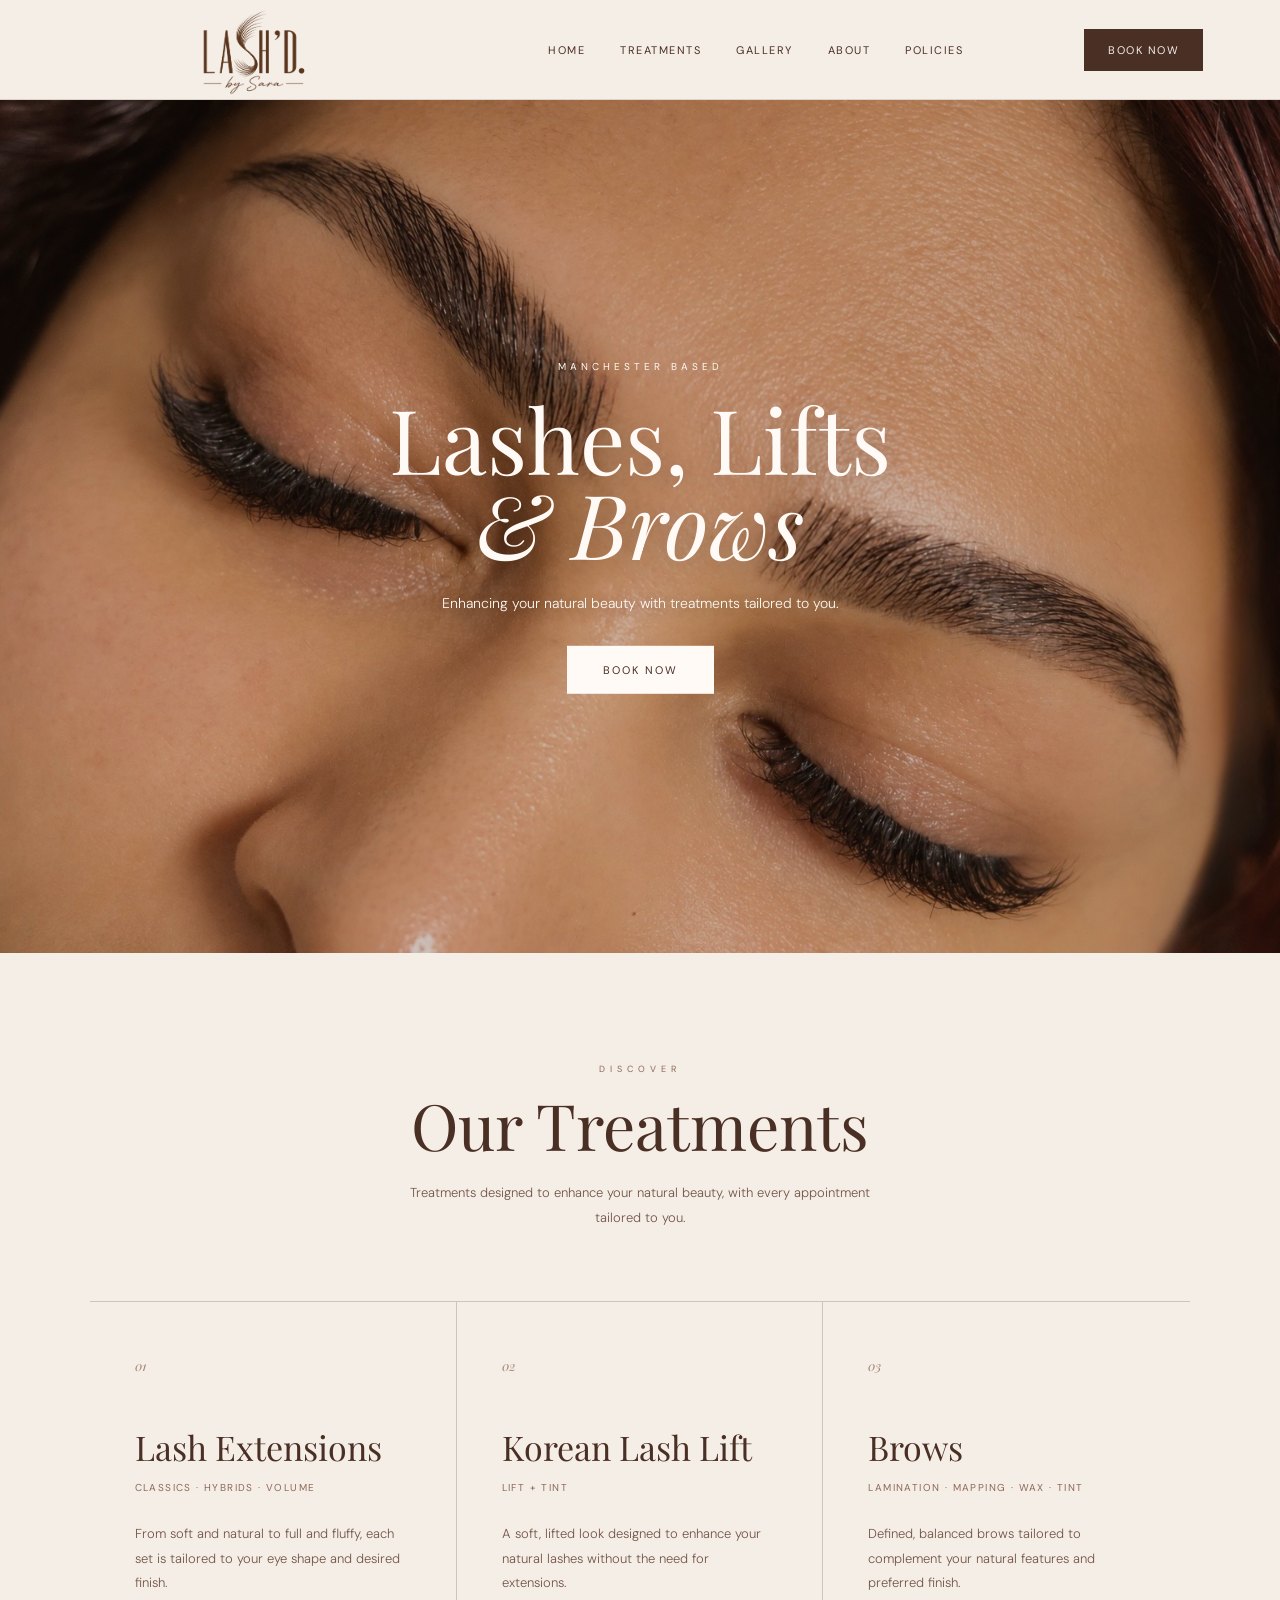
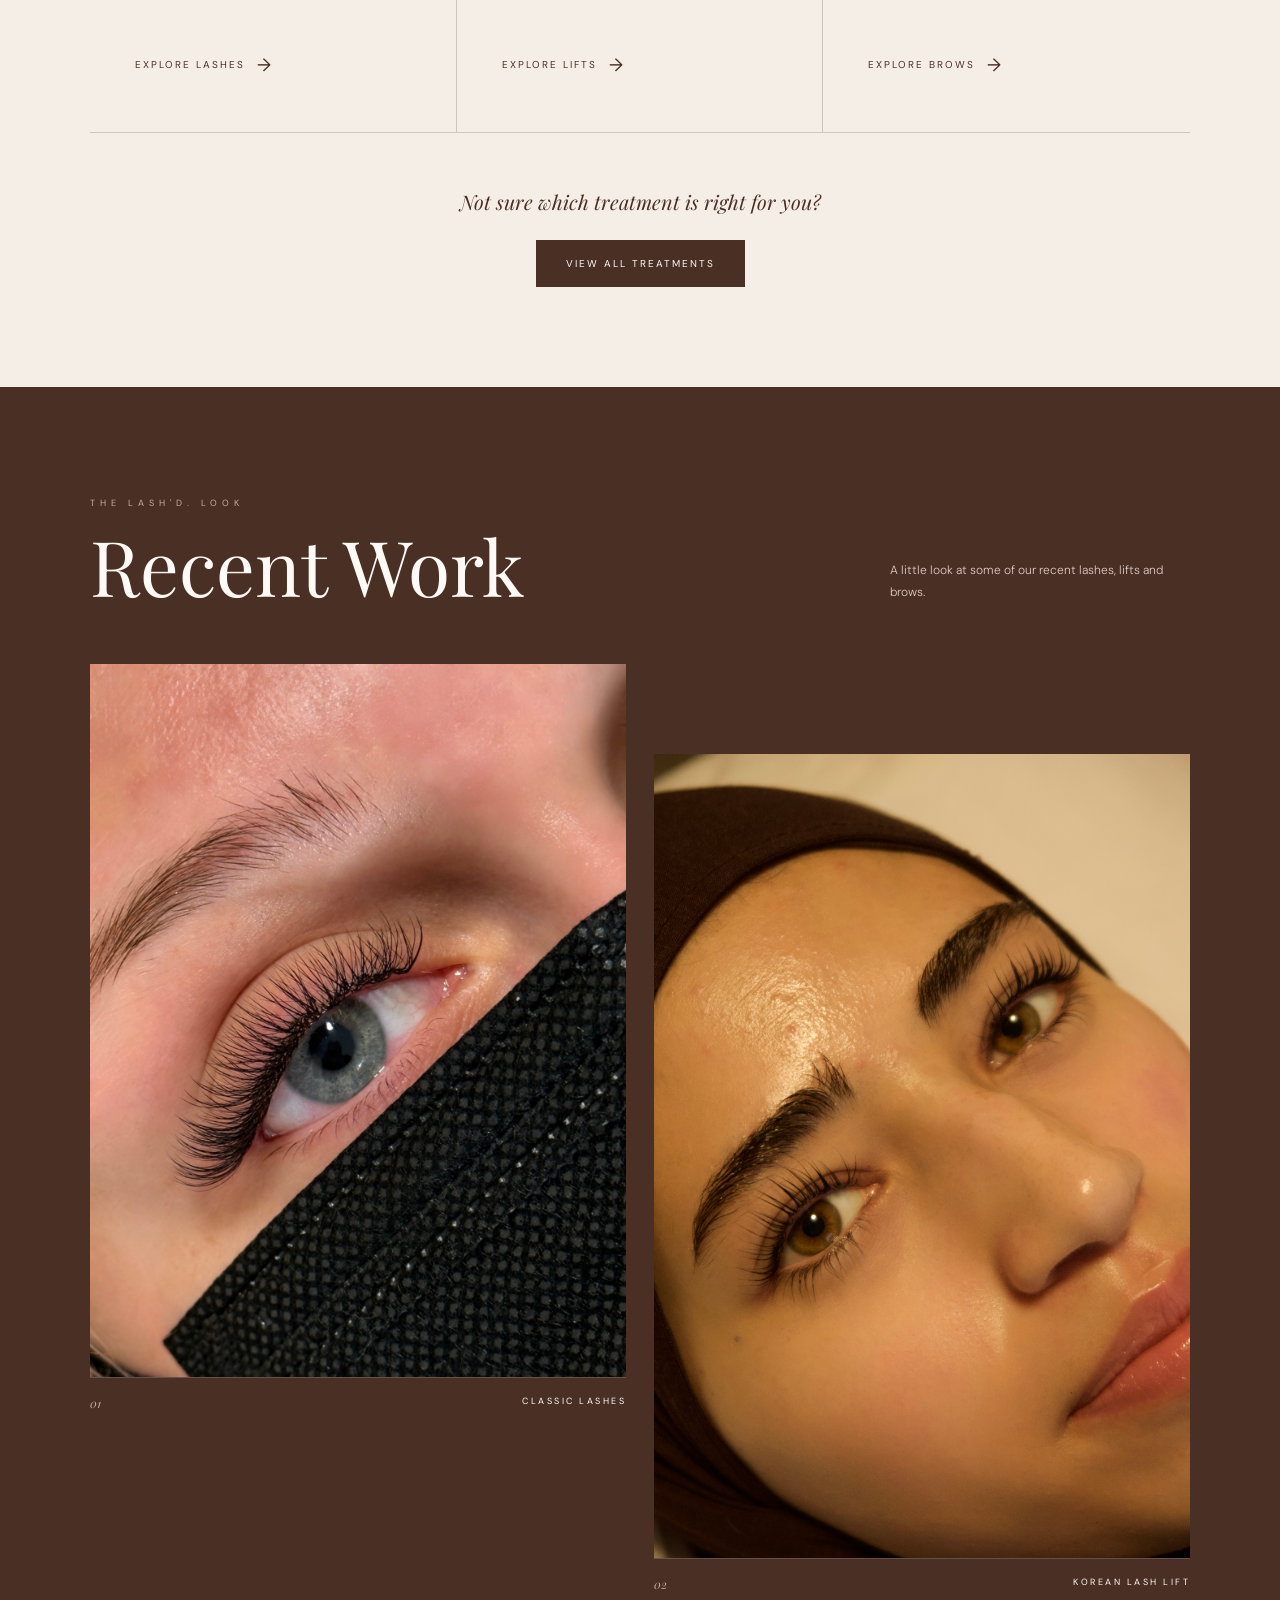
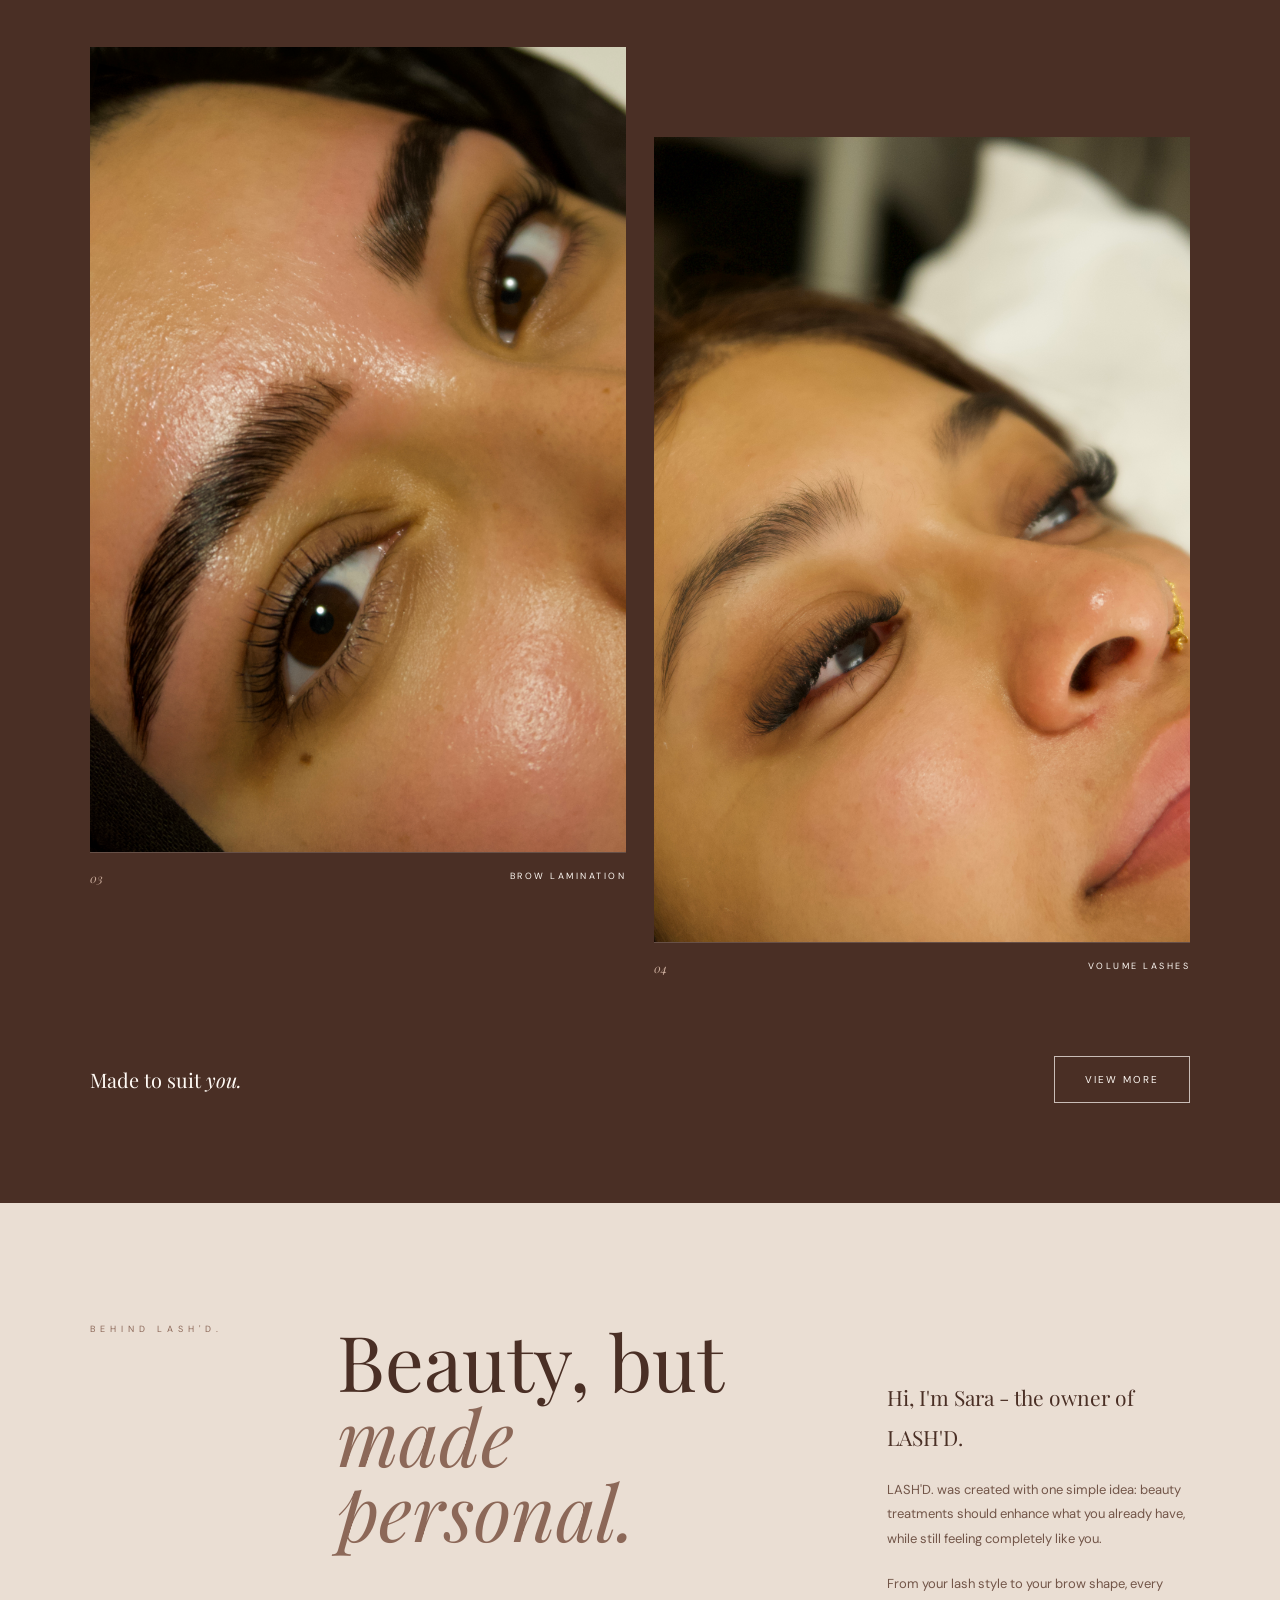
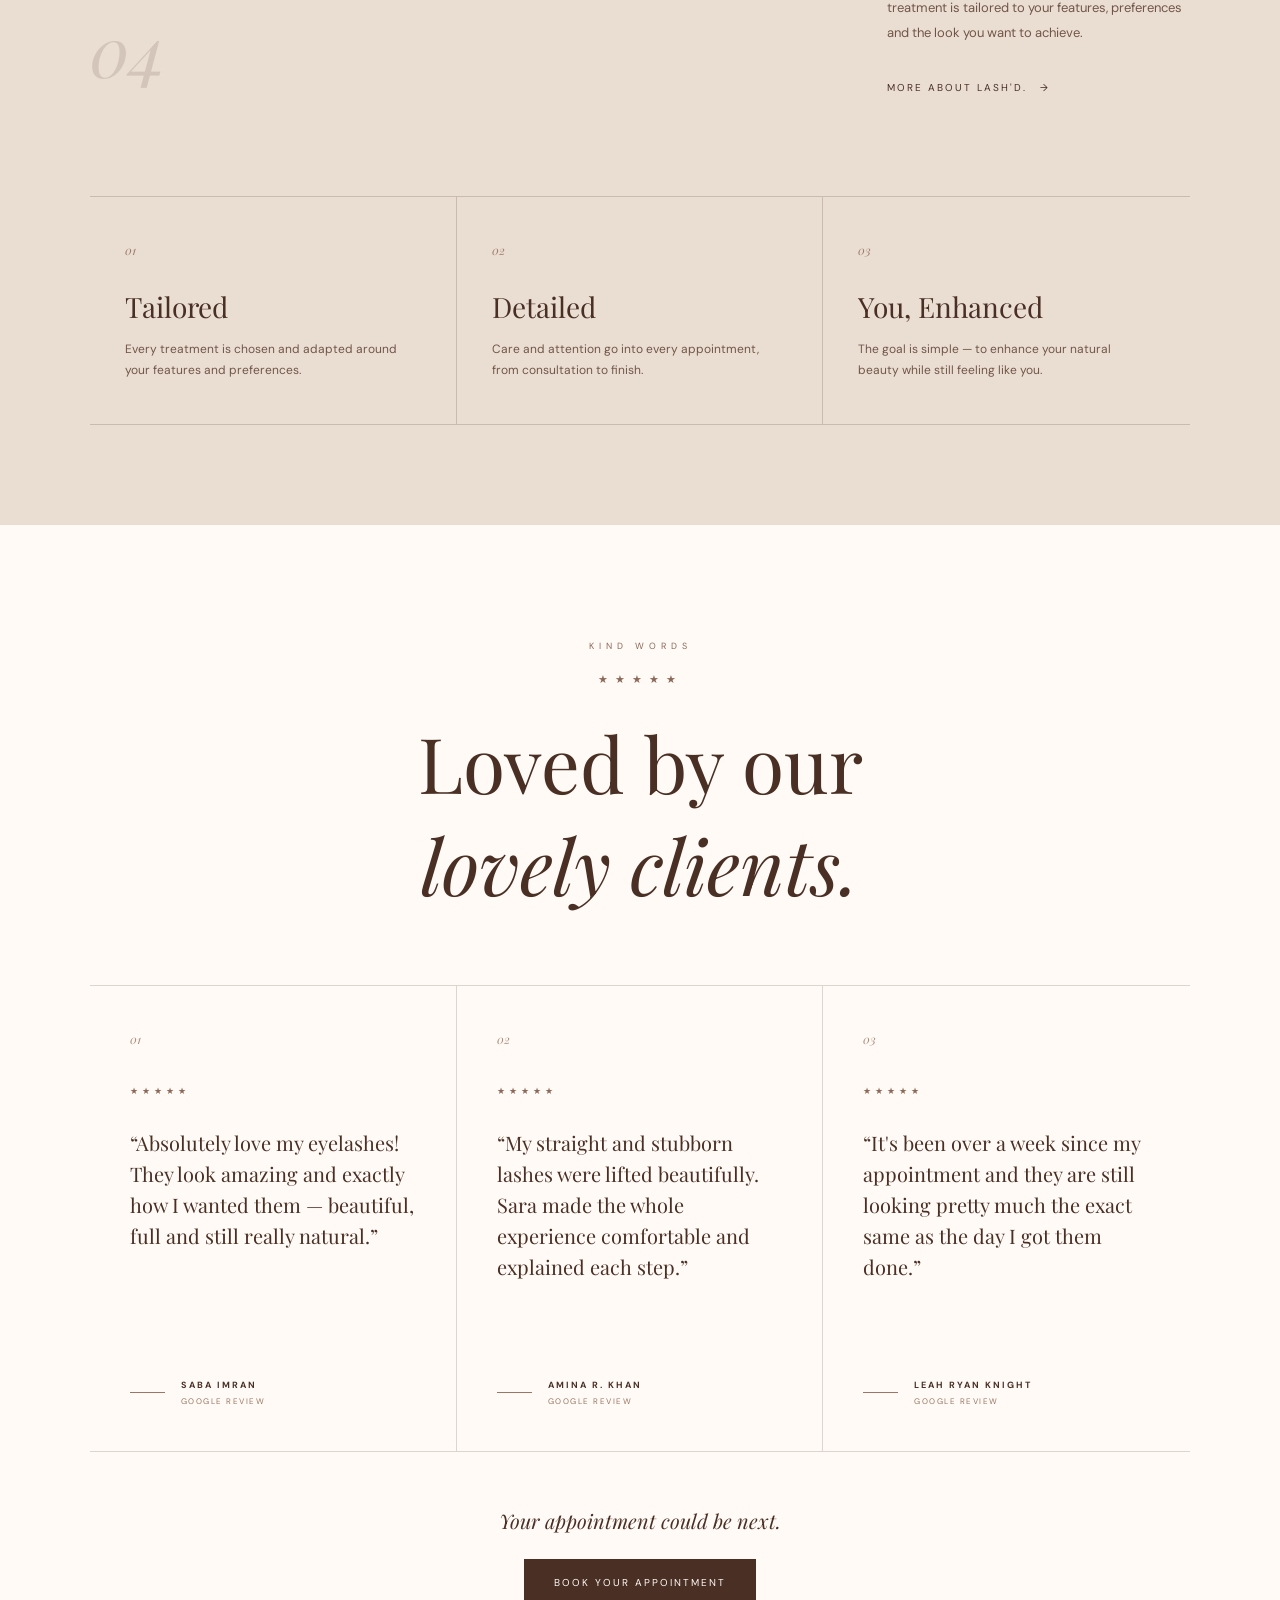
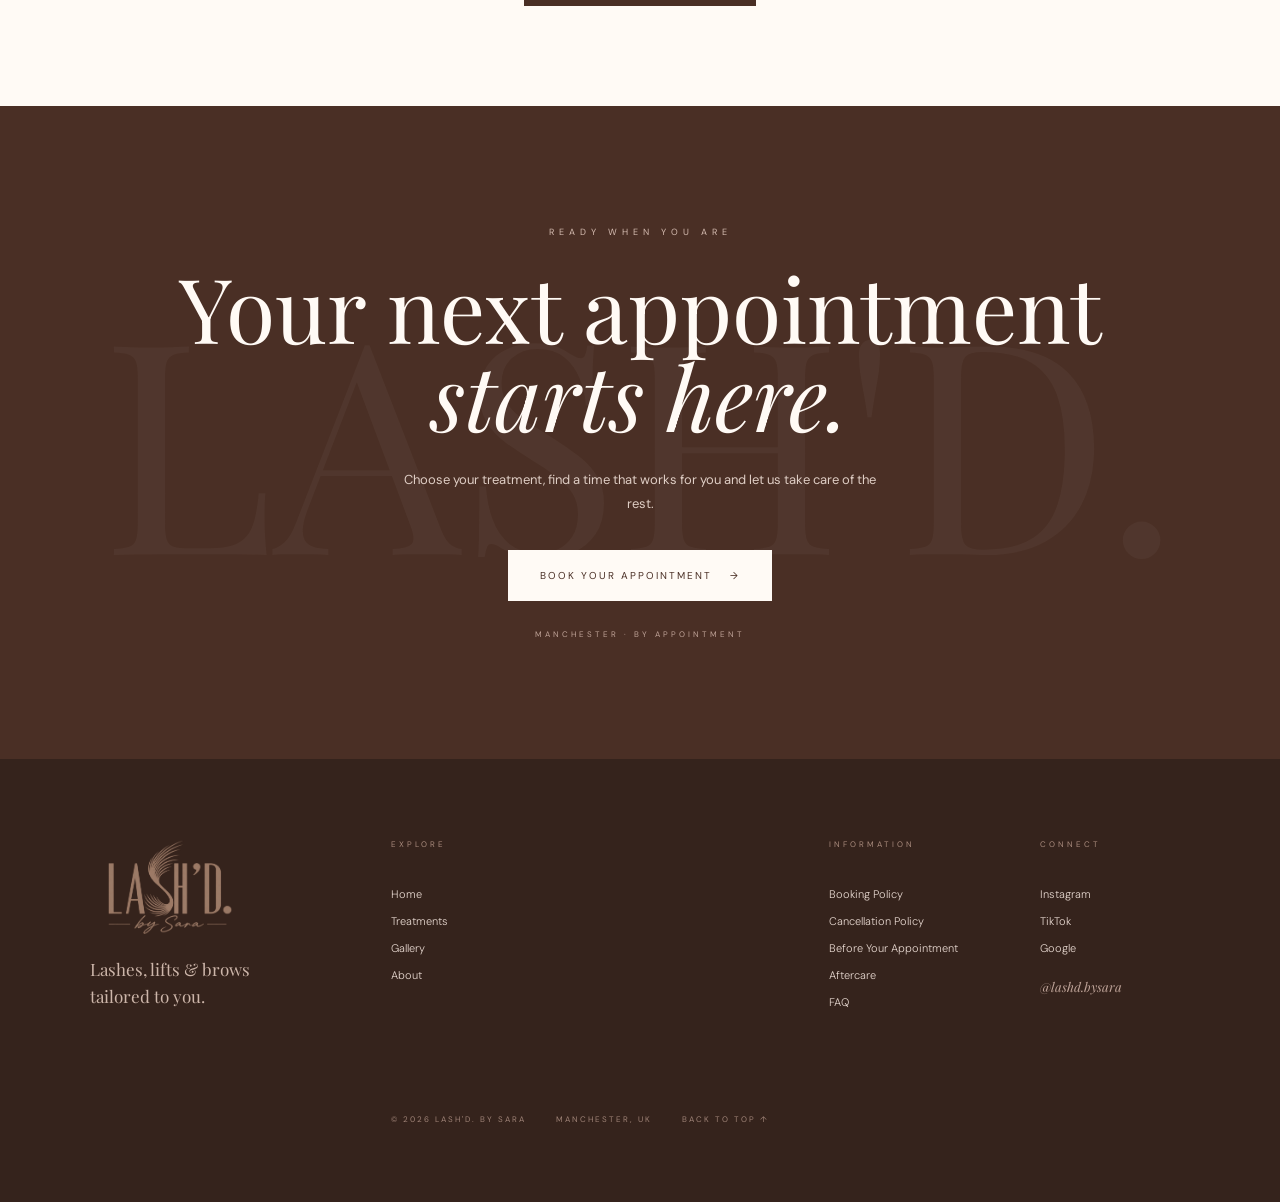
==== index.html @ 822a0562 "Add files via upload" ====
<!DOCTYPE html>
<html lang="en">

<head>
    <meta charset="UTF-8">
    <meta name="viewport" content="width=device-width, initial-scale=1.0">

    <title>LASH'D. by Sara | Lashes, Lifts & Brows Manchester</title>

    <link rel="preconnect" href="https://fonts.googleapis.com">
    <link rel="preconnect" href="https://fonts.gstatic.com" crossorigin>

    <link
        href="https://fonts.googleapis.com/css2?family=DM+Sans:wght@300;400;500&family=Playfair+Display:ital,wght@0,400;0,500;1,400&display=swap"
        rel="stylesheet">

    <link rel="stylesheet" href="style.css">
</head>

<body>

    <!-- HEADER -->

    <header>

        <a href="index.html" class="logo logo-link">
    <img src="lashd-logo.png" alt="LASH'D. by Sara" class="header-logo">
</a>

        <nav>
            <a href="index.html">HOME</a>
            <a href="treatments.html">TREATMENTS</a>
            <a href="#gallery">GALLERY</a>
            <a href="#about">ABOUT</a>
            <a href="policies.html">POLICIES</a>
        </nav>

        <a href="booking.html" class="nav-book">
            BOOK NOW
        </a>

    </header>


    <!-- HERO -->

    <section class="hero">

        <img
            src="lashd-hero.jpg"
            alt="LASH'D. lash extensions"
            class="hero-image"
        >

        <div class="hero-overlay"></div>

        <div class="hero-content">

            <p class="location">
                MANCHESTER BASED
            </p>

            <h2>
                Lashes, Lifts<br>
                <em>& Brows</em>
            </h2>

            <p class="intro">
                Enhancing your natural beauty with treatments
                tailored to you.
            </p>

            <a href="#booking" class="book-button">
                BOOK NOW
            </a>

        </div>

    </section>


    <!-- TREATMENTS -->

    <section class="treatments" id="treatments">

        <div class="section-heading">

            <p class="eyebrow">
                DISCOVER
            </p>

            <h2>
                Our Treatments
            </h2>

            <p class="section-intro">
                Treatments designed to enhance your natural beauty,
                with every appointment tailored to you.
            </p>

        </div>


        <div class="treatment-grid">


            <!-- LASH EXTENSIONS -->

            <article class="treatment-card">

                <span class="card-number">
                    01
                </span>

                <h3>
                    Lash Extensions
                </h3>

                <p class="treatment-types">
                    Classics · Hybrids · Volume
                </p>

                <p class="treatment-description">
                    From soft and natural to full and fluffy,
                    each set is tailored to your eye shape and
                    desired finish.
                </p>

                <a
                    href="treatments.html#lashes"
                    class="treatment-link"
                >
                    EXPLORE LASHES
                    <span>→</span>
                </a>

            </article>


            <!-- KOREAN LASH LIFT -->

            <article class="treatment-card">

                <span class="card-number">
                    02
                </span>

                <h3>
                    Korean Lash Lift
                </h3>

                <p class="treatment-types">
                    Lift + Tint
                </p>

                <p class="treatment-description">
                    A soft, lifted look designed to enhance
                    your natural lashes without the need
                    for extensions.
                </p>

                <a
                    href="treatments.html#lifts"
                    class="treatment-link"
                >
                    EXPLORE LIFTS
                    <span>→</span>
                </a>

            </article>


            <!-- BROWS -->

            <article class="treatment-card">

                <span class="card-number">
                    03
                </span>

                <h3>
                    Brows
                </h3>

                <p class="treatment-types">
                    Lamination · Mapping · Wax · Tint
                </p>

                <p class="treatment-description">
                    Defined, balanced brows tailored to
                    complement your natural features and
                    preferred finish.
                </p>

                <a
                    href="treatments.html#brows"
                    class="treatment-link"
                >
                    EXPLORE BROWS
                    <span>→</span>
                </a>

            </article>

        </div>


        <div class="treatments-book">

            <p>
                Not sure which treatment is right for you?
            </p>

            <a href="treatments.html" class="brown-button">
                VIEW ALL TREATMENTS
            </a>

        </div>

    </section>


    <!-- GALLERY -->

    <section class="gallery" id="gallery">

        <div class="gallery-heading">

            <div>

                <p class="eyebrow">
                    THE LASH'D. LOOK
                </p>

                <h2>
                    Recent Work
                </h2>

            </div>

            <p class="gallery-intro">
                A little look at some of our recent
                lashes, lifts and brows.
            </p>

        </div>


        <div class="gallery-grid">


            <!-- CLASSICS -->

            <article class="gallery-piece">

                <div class="gallery-image-wrap">

                    <img
                        src="gallery-classics.jpg"
                        alt="Classic lash extensions by LASH'D."
                        class="gallery-photo"
                    >

                </div>

                <div class="gallery-label">

                    <span>01</span>

                    <p>
                        CLASSIC LASHES
                    </p>

                </div>

            </article>


            <!-- LASH LIFT -->

            <article class="gallery-piece">

                <div class="gallery-image-wrap">

                    <img
                        src="gallery-lash-lift.jpg"
                        alt="Korean lash lift by LASH'D."
                        class="gallery-photo"
                    >

                </div>

                <div class="gallery-label">

                    <span>02</span>

                    <p>
                        KOREAN LASH LIFT
                    </p>

                </div>

            </article>


            <!-- BROWS -->

            <article class="gallery-piece">

                <div class="gallery-image-wrap">

                    <img
                        src="gallery-brows.jpg"
                        alt="Brow lamination by LASH'D."
                        class="gallery-photo"
                    >

                </div>

                <div class="gallery-label">

                    <span>03</span>

                    <p>
                        BROW LAMINATION
                    </p>

                </div>

            </article>


            <!-- VOLUME -->

            <article class="gallery-piece">

                <div class="gallery-image-wrap">

                    <img
                        src="gallery-volume.jpg"
                        alt="Volume lash extensions by LASH'D."
                        class="gallery-photo"
                    >

                </div>

                <div class="gallery-label">

                    <span>04</span>

                    <p>
                        VOLUME LASHES
                    </p>

                </div>

            </article>

        </div>


        <div class="gallery-bottom">

            <p>
                Made to suit <em>you.</em>
            </p>

            <a href="#gallery" class="outline-button">
                VIEW MORE
            </a>

        </div>

    </section>


    <!-- ABOUT -->

    <section class="about" id="about">

        <div class="about-inner">


            <div class="about-left">

                <p class="eyebrow">
                    BEHIND LASH'D.
                </p>

                <span class="about-number">
                    04
                </span>

            </div>


            <div class="about-main">

                <h2>
                    Beauty, but<br>
                    <em>made personal.</em>
                </h2>

            </div>


            <div class="about-copy">

                <p class="about-introduction">
                    Hi, I'm Sara - the owner of LASH'D.
                </p>

                <p>
                    LASH'D. was created with one simple idea:
                    beauty treatments should enhance what you
                    already have, while still feeling completely
                    like you.
                </p>

                <p>
                    From your lash style to your brow shape,
                    every treatment is tailored to your features,
                    preferences and the look you want to achieve.
                </p>

                <a href="#about" class="about-link">
                    MORE ABOUT LASH'D.
                    <span>→</span>
                </a>

            </div>

        </div>


        <div class="about-values">


            <div class="value">

                <span>01</span>

                <h3>
                    Tailored
                </h3>

                <p>
                    Every treatment is chosen and adapted
                    around your features and preferences.
                </p>

            </div>


            <div class="value">

                <span>02</span>

                <h3>
                    Detailed
                </h3>

                <p>
                    Care and attention go into every
                    appointment, from consultation to finish.
                </p>

            </div>


            <div class="value">

                <span>03</span>

                <h3>
                    You, Enhanced
                </h3>

                <p>
                    The goal is simple — to enhance your
                    natural beauty while still feeling like you.
                </p>

            </div>

        </div>

    </section>


    <!-- REVIEWS -->

    <section class="reviews">

        <div class="reviews-top">

            <p class="reviews-label">
                KIND WORDS
            </p>

            <div class="review-stars">
                ★★★★★
            </div>

            <h2>
                Loved by our<br>
                <em>lovely clients.</em>
            </h2>

        </div>


        <div class="reviews-grid">


            <!-- REVIEW 1 -->

            <article class="review-card">

                <span class="review-number">
                    01
                </span>

                <div class="small-stars">
                    ★★★★★
                </div>

                <p class="review-text">
                    “Absolutely love my eyelashes! They look
                    amazing and exactly how I wanted them —
                    beautiful, full and still really natural.”
                </p>

                <div class="review-client">

                    <span class="client-line"></span>

                    <div>

                        <h3>
                            SABA IMRAN
                        </h3>

                        <p>
                            GOOGLE REVIEW
                        </p>

                    </div>

                </div>

            </article>


            <!-- REVIEW 2 -->

            <article class="review-card">

                <span class="review-number">
                    02
                </span>

                <div class="small-stars">
                    ★★★★★
                </div>

                <p class="review-text">
                    “My straight and stubborn lashes were
                    lifted beautifully. Sara made the whole
                    experience comfortable and explained
                    each step.”
                </p>

                <div class="review-client">

                    <span class="client-line"></span>

                    <div>

                        <h3>
                            AMINA R. KHAN
                        </h3>

                        <p>
                            GOOGLE REVIEW
                        </p>

                    </div>

                </div>

            </article>


            <!-- REVIEW 3 -->

            <article class="review-card">

                <span class="review-number">
                    03
                </span>

                <div class="small-stars">
                    ★★★★★
                </div>

                <p class="review-text">
                    “It's been over a week since my appointment
                    and they are still looking pretty much the
                    exact same as the day I got them done.”
                </p>

                <div class="review-client">

                    <span class="client-line"></span>

                    <div>

                        <h3>
                            LEAH RYAN KNIGHT
                        </h3>

                        <p>
                            GOOGLE REVIEW
                        </p>

                    </div>

                </div>

            </article>

        </div>


        <div class="reviews-bottom">

            <p>
                Your appointment could be next.
            </p>

            <a href="#booking" class="brown-button">
                BOOK YOUR APPOINTMENT
            </a>

        </div>

    </section>


    <!-- BOOKING CTA -->

    <section class="final-booking" id="booking">

        <div class="booking-decoration">
            LASH'D.
        </div>

        <div class="booking-content">

            <p class="booking-small">
                READY WHEN YOU ARE
            </p>

            <h2>
                Your next appointment<br>
                <em>starts here.</em>
            </h2>

            <p class="booking-text">
                Choose your treatment, find a time that works
                for you and let us take care of the rest.
            </p>

            <a href="booking.html" class="booking-main-button">
                BOOK YOUR APPOINTMENT
                <span>→</span>
            </a>

            <p class="booking-location">
                MANCHESTER · BY APPOINTMENT
            </p>

        </div>

    </section>


    <!-- FOOTER -->

    <footer id="footer">

        <div class="footer-top">


            <div class="footer-brand">

    <img src="lashd-logo-light.png" alt="LASH'D. by Sara" class="footer-logo">

    <p>
        Lashes, lifts & brows<br>
        tailored to you.
    </p>

</div>


            <div class="footer-column">

                <p class="footer-title">
                    EXPLORE
                </p>

                <a href="index.html">
                    Home
                </a>

                <a href="treatments.html">
                    Treatments
                </a>

                <a href="#gallery">
                    Gallery
                </a>

                <a href="#about">
                    About
                </a>

            </div>


            <div class="footer-column">

                <p class="footer-title">
                    INFORMATION
                </p>

                <a href="policies.html#booking-policy">
                    Booking Policy
                </a>

                <a href="policies.html#booking-policy">
                    Cancellation Policy
                </a>

                <a href="policies.html#before-appointment">
                    Before Your Appointment
                </a>

                <a href="policies.html#aftercare">
                    Aftercare
                </a>

                <a href="policies.html#faq">
                    FAQ
                </a>

            </div>


            <div class="footer-column">

    <div class="footer-column">

    <p class="footer-title">
        CONNECT
    </p>

    <a href="https://www.instagram.com/lashd.bysara/"
       target="_blank"
       rel="noopener noreferrer">
        Instagram
    </a>

    <a href="https://www.tiktok.com/@lashd.bysara?is_from_webapp=1&amp;sender_device=pc"
       target="_blank"
       rel="noopener noreferrer">
        TikTok
    </a>

    <a href="https://share.google/d5uDZunPc7JeOB6fl"
       target="_blank"
       rel="noopener noreferrer">
        Google
    </a>

    <p class="footer-handle">
        @lashd.bysara
    </p>

</div>

        </div>


        <div class="footer-line"></div>


        <div class="footer-bottom">

            <p>
                © 2026 LASH'D. BY SARA
            </p>

            <p>
                MANCHESTER, UK
            </p>

            <a href="#">
                BACK TO TOP ↑
            </a>

        </div>

    </footer>

</body>

</html>
---- style.css ----
/* =========================================================
   LASH'D. BY SARA — COMPLETE WEBSITE STYLESHEET
========================================================= */

* {
    margin: 0;
    padding: 0;
    box-sizing: border-box;
}

html {
    scroll-behavior: smooth;
}

body {
    background: #f5eee6;
    color: #4a2f25;
    font-family: "DM Sans", sans-serif;
}

a {
    -webkit-tap-highlight-color: transparent;
}

.logo-link {
    color: #4a2f25;
    text-decoration: none;
}


/* =========================================================
   HEADER
========================================================= */

header {
    height: 100px;
    padding: 0 6%;
    display: flex;
    align-items: center;
    justify-content: space-between;
    background: #f5eee6;
    border-bottom: 1px solid rgba(74, 47, 37, 0.15);
    position: relative;
    z-index: 10;
}

.logo {
    text-align: center;
}

.logo h1 {
    font-family: "Playfair Display", serif;
    font-size: 30px;
    font-weight: 500;
    letter-spacing: 2px;
}

.logo span {
    display: block;
    font-size: 9px;
    letter-spacing: 4px;
}

nav {
    display: flex;
    gap: 35px;
}

nav a {
    color: #4a2f25;
    text-decoration: none;
    font-size: 11px;
    letter-spacing: 1.5px;
    transition: opacity 0.3s ease;
}

nav a:hover {
    opacity: 0.5;
}

.nav-book {
    background: #4a2f25;
    color: #f5eee6;
    text-decoration: none;
    padding: 14px 24px;
    font-size: 11px;
    letter-spacing: 1.5px;
    transition: 0.3s ease;
}

.nav-book:hover {
    opacity: 0.8;
}


/* =========================================================
   HOMEPAGE HERO
   DO NOT CHANGE — WORKING HERO
========================================================= */

.hero {
    position: relative;
    width: 100%;
    overflow: hidden;
    display: flex;
    align-items: center;
    justify-content: center;
    text-align: center;
}

.hero-image {
    width: 100%;
    height: auto;
    display: block;
    object-fit: contain;
}

.hero-overlay {
    position: absolute;
    inset: 0;
    background: rgba(47, 29, 22, 0.25);
    z-index: 1;
    pointer-events: none;
}

.hero-content {
    position: absolute;
    top: 50%;
    left: 50%;
    transform: translate(-50%, -50%);
    z-index: 2;
    width: 90%;
    max-width: 850px;
    color: #fffaf5;
    text-align: center;
}

.location {
    font-size: 10px;
    letter-spacing: 4px;
    margin-bottom: 22px;
}

.hero h2 {
    font-family: "Playfair Display", serif;
    font-size: clamp(55px, 7vw, 95px);
    line-height: 0.95;
    font-weight: 400;
    margin-bottom: 26px;
    text-shadow: 0 3px 25px rgba(0, 0, 0, 0.18);
}

.hero h2 em {
    font-weight: 400;
}

.intro {
    max-width: 440px;
    margin: 0 auto 30px;
    font-size: 14px;
    font-weight: 300;
    line-height: 1.8;
    text-shadow: 0 2px 15px rgba(0, 0, 0, 0.25);
}

.book-button {
    display: inline-block;
    background: #fffaf5;
    color: #4a2f25;
    text-decoration: none;
    padding: 17px 36px;
    font-size: 11px;
    letter-spacing: 2px;
    transition: all 0.3s ease;
}

.book-button:hover {
    background: #4a2f25;
    color: #fffaf5;
    transform: translateY(-3px);
}


/* =========================================================
   GENERAL
========================================================= */

.eyebrow {
    font-size: 9px;
    letter-spacing: 5px;
    margin-bottom: 18px;
    color: #8c6858;
}

.brown-button {
    display: inline-block;
    background: #4a2f25;
    color: #fffaf5;
    text-decoration: none;
    padding: 17px 30px;
    font-size: 10px;
    letter-spacing: 2px;
    transition: all 0.3s ease;
}

.brown-button:hover {
    opacity: 0.85;
    transform: translateY(-2px);
}

.light-button {
    display: inline-flex;
    align-items: center;
    gap: 18px;
    background: #fffaf5;
    color: #4a2f25;
    text-decoration: none;
    padding: 19px 32px;
    font-size: 10px;
    letter-spacing: 2px;
    transition: all 0.3s ease;
}

.light-button:hover {
    background: #eaded3;
    transform: translateY(-2px);
}


/* =========================================================
   HOMEPAGE — TREATMENTS
========================================================= */

.treatments {
    background: #f5eee6;
    padding: 110px 7% 100px;
    color: #4a2f25;
}

.section-heading {
    text-align: center;
    max-width: 650px;
    margin: 0 auto 70px;
}

.section-heading h2 {
    font-family: "Playfair Display", serif;
    font-size: clamp(45px, 5vw, 68px);
    font-weight: 400;
    line-height: 1;
    margin-bottom: 24px;
}

.section-intro {
    max-width: 500px;
    margin: 0 auto;
    font-size: 13px;
    font-weight: 300;
    line-height: 1.9;
    color: #725548;
}

.treatment-grid {
    max-width: 1250px;
    margin: 0 auto;
    display: grid;
    grid-template-columns: repeat(3, 1fr);
    border-top: 1px solid rgba(74, 47, 37, 0.22);
    border-bottom: 1px solid rgba(74, 47, 37, 0.22);
}

.treatment-card {
    min-height: 430px;
    padding: 55px 45px;
    display: flex;
    flex-direction: column;
    align-items: flex-start;
    border-right: 1px solid rgba(74, 47, 37, 0.22);
    transition: background 0.4s ease, color 0.4s ease;
}

.treatment-card:last-child {
    border-right: none;
}

.card-number {
    font-family: "Playfair Display", serif;
    font-size: 13px;
    font-style: italic;
    color: #a18172;
    margin-bottom: 55px;
}

.treatment-card h3 {
    font-family: "Playfair Display", serif;
    font-size: 34px;
    font-weight: 400;
    line-height: 1.1;
    margin-bottom: 15px;
}

.treatment-types {
    font-size: 10px;
    letter-spacing: 1.4px;
    text-transform: uppercase;
    color: #8c6858;
    margin-bottom: 28px;
}

.treatment-description {
    font-size: 13px;
    line-height: 1.9;
    font-weight: 300;
    color: #725548;
    max-width: 300px;
    margin-bottom: 35px;
}

.treatment-link {
    margin-top: auto;
    color: #4a2f25;
    text-decoration: none;
    font-size: 10px;
    letter-spacing: 2px;
    display: flex;
    align-items: center;
    gap: 12px;
}

.treatment-link span {
    font-size: 18px;
    transition: transform 0.3s ease;
}

.treatment-link:hover span {
    transform: translateX(5px);
}

.treatment-card:hover {
    background: #4a2f25;
    color: #fffaf5;
}

.treatment-card:hover .card-number,
.treatment-card:hover .treatment-types,
.treatment-card:hover .treatment-description,
.treatment-card:hover .treatment-link {
    color: #fffaf5;
}

.treatments-book {
    padding-top: 55px;
    text-align: center;
}

.treatments-book p {
    font-family: "Playfair Display", serif;
    font-size: 20px;
    font-style: italic;
    margin-bottom: 25px;
}


/* =========================================================
   HOMEPAGE — GALLERY
   KEEP IMAGES UNCROPPED
========================================================= */

.gallery {
    background: #4a2f25;
    color: #fffaf5;
    padding: 110px 7% 100px;
}

.gallery-heading {
    max-width: 1250px;
    margin: 0 auto 60px;
    display: flex;
    align-items: flex-end;
    justify-content: space-between;
    gap: 50px;
}

.gallery .eyebrow {
    color: #c9ab9b;
}

.gallery-heading h2 {
    font-family: "Playfair Display", serif;
    font-size: clamp(48px, 6vw, 78px);
    font-weight: 400;
    line-height: 1;
}

.gallery-intro {
    max-width: 300px;
    font-size: 12px;
    font-weight: 300;
    line-height: 1.8;
    color: #dfcec5;
}

.gallery-grid {
    max-width: 1250px;
    margin: 0 auto;
    display: grid;
    grid-template-columns: repeat(2, 1fr);
    gap: 55px 28px;
    align-items: start;
}

.gallery-piece {
    width: 100%;
}

.gallery-image-wrap {
    width: 100%;
    overflow: hidden;
    background: #5a3b30;
}

.gallery-photo {
    width: 100%;
    height: auto;
    display: block;
    object-fit: contain;
    transition: transform 0.6s ease;
}

.gallery-piece:hover .gallery-photo {
    transform: scale(1.015);
}

.gallery-label {
    padding-top: 17px;
    display: flex;
    justify-content: space-between;
    border-top: 1px solid rgba(255, 250, 245, 0.16);
}

.gallery-label span {
    font-family: "Playfair Display", serif;
    font-size: 12px;
    font-style: italic;
    color: #c9ab9b;
}

.gallery-label p {
    font-size: 9px;
    letter-spacing: 2.5px;
}

.gallery-piece:nth-child(2),
.gallery-piece:nth-child(4) {
    margin-top: 90px;
}

.gallery-bottom {
    max-width: 1250px;
    margin: 80px auto 0;
    display: flex;
    align-items: center;
    justify-content: space-between;
    gap: 30px;
}

.gallery-bottom p {
    font-family: "Playfair Display", serif;
    font-size: 20px;
}

.outline-button {
    display: inline-block;
    border: 1px solid rgba(255, 250, 245, 0.7);
    color: #fffaf5;
    text-decoration: none;
    padding: 16px 30px;
    font-size: 10px;
    letter-spacing: 2px;
    transition: all 0.3s ease;
}

.outline-button:hover {
    background: #fffaf5;
    color: #4a2f25;
}


/* =========================================================
   HOMEPAGE — ABOUT
========================================================= */

.about {
    background: #eaded3;
    padding: 120px 7% 100px;
}

.about-inner {
    max-width: 1250px;
    margin: 0 auto;
    display: grid;
    grid-template-columns: 0.6fr 1.6fr 1fr;
    gap: 65px;
}

.about-left {
    min-height: 360px;
    display: flex;
    flex-direction: column;
    justify-content: space-between;
}

.about-number {
    font-family: "Playfair Display", serif;
    font-size: 70px;
    font-style: italic;
    color: rgba(74, 47, 37, 0.14);
}

.about-main h2 {
    font-family: "Playfair Display", serif;
    font-size: clamp(55px, 6vw, 86px);
    font-weight: 400;
    line-height: 0.98;
}

.about-main h2 em {
    color: #8c6858;
    font-weight: 400;
}

.about-copy {
    padding-top: 55px;
}

.about-copy p {
    font-size: 13px;
    line-height: 1.9;
    color: #725548;
    margin-bottom: 20px;
}

.about-copy .about-introduction {
    font-family: "Playfair Display", serif;
    font-size: 21px;
    color: #4a2f25;
}

.about-link {
    display: inline-flex;
    gap: 13px;
    margin-top: 15px;
    color: #4a2f25;
    text-decoration: none;
    font-size: 10px;
    letter-spacing: 2px;
}

.about-values {
    max-width: 1250px;
    margin: 100px auto 0;
    display: grid;
    grid-template-columns: repeat(3, 1fr);
    border-top: 1px solid rgba(74, 47, 37, 0.2);
    border-bottom: 1px solid rgba(74, 47, 37, 0.2);
}

.value {
    padding: 42px 35px;
    border-right: 1px solid rgba(74, 47, 37, 0.2);
}

.value:last-child {
    border-right: none;
}

.value span {
    font-family: "Playfair Display", serif;
    font-size: 12px;
    font-style: italic;
    color: #9c7a6b;
}

.value h3 {
    font-family: "Playfair Display", serif;
    font-size: 28px;
    font-weight: 400;
    margin: 28px 0 14px;
}

.value p {
    font-size: 12px;
    line-height: 1.8;
    color: #725548;
}


/* =========================================================
   HOMEPAGE — REVIEWS
========================================================= */

.reviews {
    background: #fffaf5;
    padding: 115px 7% 100px;
}

.reviews-top {
    max-width: 850px;
    margin: 0 auto 70px;
    text-align: center;
}

.reviews-label {
    font-size: 9px;
    letter-spacing: 5px;
    color: #8c6858;
    margin-bottom: 20px;
}

.review-stars,
.small-stars {
    color: #8c6858;
}

.review-stars {
    font-size: 11px;
    letter-spacing: 7px;
    margin-bottom: 25px;
}

.reviews-top h2 {
    font-family: "Playfair Display", serif;
    font-size: clamp(50px, 6vw, 78px);
    font-weight: 400;
}

.reviews-grid {
    max-width: 1250px;
    margin: 0 auto;
    display: grid;
    grid-template-columns: repeat(3, 1fr);
    border-top: 1px solid rgba(74, 47, 37, 0.18);
    border-bottom: 1px solid rgba(74, 47, 37, 0.18);
}

.review-card {
    min-height: 465px;
    padding: 45px 40px;
    display: flex;
    flex-direction: column;
    border-right: 1px solid rgba(74, 47, 37, 0.18);
}

.review-card:last-child {
    border-right: none;
}

.review-number {
    font-family: "Playfair Display", serif;
    font-size: 12px;
    font-style: italic;
    color: #aa8b7c;
    margin-bottom: 38px;
}

.small-stars {
    font-size: 9px;
    letter-spacing: 4px;
    margin-bottom: 30px;
}

.review-text {
    font-family: "Playfair Display", serif;
    font-size: 20px;
    line-height: 1.55;
    margin-bottom: 45px;
}

.review-client {
    margin-top: auto;
    display: flex;
    align-items: center;
    gap: 16px;
}

.client-line {
    width: 35px;
    height: 1px;
    background: #9a7665;
}

.review-client h3 {
    font-size: 9px;
    letter-spacing: 2px;
}

.review-client p {
    font-size: 8px;
    letter-spacing: 1.5px;
    color: #9a7665;
    margin-top: 5px;
}

.reviews-bottom {
    text-align: center;
    padding-top: 55px;
}

.reviews-bottom p {
    font-family: "Playfair Display", serif;
    font-size: 20px;
    font-style: italic;
    margin-bottom: 25px;
}


/* =========================================================
   HOMEPAGE — FINAL BOOKING
========================================================= */

.final-booking {
    min-height: 650px;
    background: #4a2f25;
    color: #fffaf5;
    position: relative;
    overflow: hidden;
    padding: 120px 7%;
    display: flex;
    align-items: center;
    justify-content: center;
    text-align: center;
}

.booking-decoration {
    position: absolute;
    font-family: "Playfair Display", serif;
    font-size: clamp(150px, 23vw, 360px);
    color: rgba(255, 250, 245, 0.035);
}

.booking-content {
    position: relative;
    z-index: 2;
}

.booking-small {
    font-size: 9px;
    letter-spacing: 5px;
    color: #d4bbb0;
    margin-bottom: 25px;
}

.booking-content h2 {
    font-family: "Playfair Display", serif;
    font-size: clamp(55px, 7vw, 95px);
    font-weight: 400;
    line-height: 0.98;
    margin-bottom: 30px;
}

.booking-text {
    max-width: 480px;
    margin: 0 auto 35px;
    font-size: 13px;
    line-height: 1.8;
    color: #dfcec5;
}

.booking-main-button {
    display: inline-flex;
    gap: 18px;
    background: #fffaf5;
    color: #4a2f25;
    text-decoration: none;
    padding: 19px 32px;
    font-size: 10px;
    letter-spacing: 2px;
}

.booking-location {
    margin-top: 28px;
    font-size: 8px;
    letter-spacing: 3px;
    color: #bfa398;
}


/* =========================================================
   TREATMENTS PAGE — HERO
========================================================= */

.treatments-page-hero {
    min-height: 570px;
    padding: 100px 7% 75px;
    background: #eaded3;
    text-align: center;
    display: flex;
    flex-direction: column;
    align-items: center;
    justify-content: center;
}

.treatments-page-hero h1 {
    font-family: "Playfair Display", serif;
    font-size: clamp(70px, 9vw, 130px);
    line-height: 0.83;
    font-weight: 400;
}

.treatments-page-hero h1 em {
    font-weight: 400;
    color: #8c6858;
}

.treatments-page-intro {
    max-width: 520px;
    margin: 35px auto;
    font-size: 13px;
    line-height: 1.9;
    color: #725548;
}

.treatment-jump-links {
    display: flex;
    gap: 35px;
    flex-wrap: wrap;
    justify-content: center;
}

.treatment-jump-links a {
    color: #4a2f25;
    text-decoration: none;
    font-size: 9px;
    letter-spacing: 2.5px;
    border-bottom: 1px solid #9c7a6b;
    padding-bottom: 5px;
}


/* =========================================================
   TREATMENTS PAGE — SERVICE SECTIONS
========================================================= */

.service-section {
    padding: 110px 7%;
    background: #f5eee6;
}

.alternate-section {
    background: #fffaf5;
}

.service-section-heading {
    max-width: 1250px;
    margin: 0 auto 80px;
    display: grid;
    grid-template-columns: 0.3fr 1.3fr 0.8fr;
    gap: 50px;
    align-items: end;
}

.service-number {
    font-family: "Playfair Display", serif;
    font-size: 65px;
    font-style: italic;
    color: rgba(74, 47, 37, 0.13);
}

.service-section-heading h2 {
    font-family: "Playfair Display", serif;
    font-size: clamp(52px, 6vw, 82px);
    font-weight: 400;
    line-height: 0.95;
}

.service-section-heading h2 em {
    font-weight: 400;
    color: #8c6858;
}

.service-heading-copy {
    font-size: 12px;
    line-height: 1.9;
    color: #725548;
}

.service-list {
    max-width: 1250px;
    margin: 0 auto;
    border-top: 1px solid rgba(74, 47, 37, 0.2);
}

.service-row {
    display: grid;
    grid-template-columns: 0.3fr 2fr 0.7fr 0.5fr;
    gap: 30px;
    align-items: center;
    min-height: 250px;
    border-bottom: 1px solid rgba(74, 47, 37, 0.2);
}

.service-index {
    font-family: "Playfair Display", serif;
    font-style: italic;
    color: #9c7a6b;
}

.service-info h3 {
    font-family: "Playfair Display", serif;
    font-size: 38px;
    font-weight: 400;
    margin-bottom: 15px;
}

.service-info > p {
    max-width: 520px;
    font-size: 12px;
    line-height: 1.8;
    color: #725548;
}

.service-info .infill {
    margin-top: 20px;
    font-size: 9px;
    letter-spacing: 2px;
}

.infill strong {
    font-family: "Playfair Display", serif;
    font-size: 18px;
    font-weight: 400;
    margin-left: 8px;
}

.service-price {
    font-family: "Playfair Display", serif;
    font-size: 48px;
}

.service-book {
    color: #4a2f25;
    text-decoration: none;
    font-size: 9px;
    letter-spacing: 2px;
}

.removal-grid {
    max-width: 1250px;
    margin: 65px auto 0;
    display: grid;
    grid-template-columns: 1fr 1fr;
    gap: 20px;
}

.removal-card {
    border: 1px solid rgba(74, 47, 37, 0.2);
    padding: 35px;
    display: flex;
    justify-content: space-between;
    gap: 30px;
}

.mini-label {
    font-size: 8px;
    letter-spacing: 2.5px;
    color: #9c7a6b;
    margin-bottom: 12px;
}

.removal-card h3 {
    font-family: "Playfair Display", serif;
    font-size: 25px;
    font-weight: 400;
    margin-bottom: 10px;
}

.removal-card p:not(.mini-label) {
    font-size: 11px;
    line-height: 1.7;
    color: #725548;
}

.removal-card > span {
    font-family: "Playfair Display", serif;
    font-size: 35px;
}

.important-note {
    max-width: 1250px;
    margin: 25px auto 0;
    background: #eaded3;
    padding: 30px 35px;
}

.important-note > p:last-child {
    max-width: 850px;
    font-family: "Playfair Display", serif;
    font-size: 17px;
    line-height: 1.6;
}

.simple-service-grid {
    max-width: 1250px;
    margin: 0 auto;
    display: grid;
    grid-template-columns: 1fr 1fr;
    gap: 20px;
}

.simple-service-card {
    min-height: 360px;
    padding: 45px;
    border: 1px solid rgba(74, 47, 37, 0.2);
    display: flex;
    flex-direction: column;
}

.simple-service-card h3 {
    font-family: "Playfair Display", serif;
    font-size: 34px;
    font-weight: 400;
    margin: 35px 0 18px;
}

.simple-service-card > p:not(.mini-label) {
    font-size: 12px;
    line-height: 1.8;
    color: #725548;
    max-width: 420px;
}

.simple-service-bottom {
    margin-top: auto;
    display: flex;
    align-items: end;
    justify-content: space-between;
}

.simple-price {
    font-family: "Playfair Display", serif;
    font-size: 45px;
}

.simple-service-bottom a {
    color: #4a2f25;
    text-decoration: none;
    font-size: 9px;
    letter-spacing: 2px;
}

.brow-list {
    max-width: 1250px;
    margin: 0 auto;
    display: grid;
    grid-template-columns: 1fr 1fr;
    border-top: 1px solid rgba(74, 47, 37, 0.2);
}

.brow-row {
    min-height: 280px;
    padding: 40px;
    border-right: 1px solid rgba(74, 47, 37, 0.2);
    border-bottom: 1px solid rgba(74, 47, 37, 0.2);
    display: flex;
    justify-content: space-between;
    gap: 30px;
}

.brow-row:nth-child(even) {
    border-right: none;
}

.brow-row h3 {
    font-family: "Playfair Display", serif;
    font-size: 28px;
    line-height: 1.2;
    font-weight: 400;
    margin-bottom: 15px;
}

.brow-row > div > p:last-child {
    font-size: 11px;
    line-height: 1.8;
    color: #725548;
    max-width: 370px;
}

.brow-price {
    font-family: "Playfair Display", serif;
    font-size: 38px;
}

.halal-row {
    background: #eaded3;
}

.brows-book {
    max-width: 1250px;
    margin: 45px auto 0;
    text-align: center;
}


/* =========================================================
   TREATMENTS — COMBOS
========================================================= */

.combo-section {
    padding: 110px 7%;
    background: #4a2f25;
    color: #fffaf5;
}

.combo-heading {
    max-width: 700px;
    margin: 0 auto 65px;
    text-align: center;
}

.combo-heading .eyebrow {
    color: #c9ab9b;
}

.combo-heading h2 {
    font-family: "Playfair Display", serif;
    font-size: clamp(55px, 7vw, 90px);
    line-height: 0.95;
    font-weight: 400;
}

.combo-heading h2 em {
    color: #d4bbb0;
    font-weight: 400;
}

.combo-heading > p:last-child {
    max-width: 420px;
    margin: 25px auto 0;
    color: #d8c5bb;
    font-size: 12px;
    line-height: 1.8;
}

.combo-grid {
    max-width: 1050px;
    margin: 0 auto;
    display: grid;
    grid-template-columns: 1fr 1fr;
    gap: 20px;
}

.combo-card {
    min-height: 430px;
    border: 1px solid rgba(255, 250, 245, 0.25);
    padding: 40px;
    display: flex;
    flex-direction: column;
}

.combo-top {
    display: flex;
    justify-content: space-between;
    font-size: 8px;
    letter-spacing: 2px;
    color: #c9ab9b;
}

.combo-card h3 {
    font-family: "Playfair Display", serif;
    font-size: 31px;
    line-height: 1.25;
    font-weight: 400;
    margin: 55px 0 20px;
}

.combo-card h3 em {
    display: block;
    color: #c9ab9b;
    margin: 7px 0;
}

.combo-detail {
    font-size: 9px;
    letter-spacing: 1.5px;
    color: #c9ab9b;
    text-transform: uppercase;
}

.combo-bottom {
    margin-top: auto;
    display: flex;
    align-items: end;
    justify-content: space-between;
}

.combo-price {
    font-family: "Playfair Display", serif;
    font-size: 50px;
}

.combo-bottom a {
    color: #fffaf5;
    text-decoration: none;
    font-size: 9px;
    letter-spacing: 2px;
}


/* =========================================================
   TREATMENTS — ADD ONS
========================================================= */

.addons {
    background: #eaded3;
    padding: 90px 7% 100px;
}

.addons-heading {
    max-width: 1250px;
    margin: 0 auto 45px;
    text-align: center;
}

.addons-heading h2 {
    font-family: "Playfair Display", serif;
    font-size: clamp(48px, 5vw, 68px);
    font-weight: 400;
}

.addons-grid {
    max-width: 1050px;
    margin: 0 auto;
    display: grid;
    grid-template-columns: repeat(4, 1fr);
    border-top: 1px solid rgba(74, 47, 37, 0.22);
    border-bottom: 1px solid rgba(74, 47, 37, 0.22);
}

.addon {
    min-height: 150px;
    padding: 30px;
    display: flex;
    flex-direction: column;
    justify-content: space-between;
    border-right: 1px solid rgba(74, 47, 37, 0.22);
}

.addon:last-child {
    border-right: none;
}

.addon p {
    font-size: 9px;
    letter-spacing: 2px;
}

.addon span {
    font-family: "Playfair Display", serif;
    font-size: 35px;
}

.treatment-booking-cta {
    background: #4a2f25;
    color: #fffaf5;
    min-height: 600px;
    padding: 110px 7%;
    display: flex;
    flex-direction: column;
    align-items: center;
    justify-content: center;
    text-align: center;
}

.treatment-booking-cta .eyebrow {
    color: #c9ab9b;
}

.treatment-booking-cta h2 {
    font-family: "Playfair Display", serif;
    font-size: clamp(58px, 7vw, 95px);
    line-height: 0.95;
    font-weight: 400;
    margin-bottom: 28px;
}

.treatment-booking-cta h2 em {
    font-weight: 400;
    color: #d4bbb0;
}

.treatment-booking-cta > p:not(.eyebrow) {
    max-width: 420px;
    font-size: 12px;
    line-height: 1.9;
    color: #d8c5bb;
    margin-bottom: 35px;
}


/* =========================================================
   POLICIES PAGE — HERO
========================================================= */

.policies-hero {
    min-height: 610px;
    padding: 105px 7% 85px;
    background: #eaded3;
    display: flex;
    flex-direction: column;
    align-items: center;
    justify-content: center;
    text-align: center;
}

.policies-hero h1 {
    font-family: "Playfair Display", serif;
    font-size: clamp(70px, 9vw, 125px);
    line-height: 0.86;
    font-weight: 400;
}

.policies-hero h1 em {
    color: #8c6858;
    font-weight: 400;
}

.policies-hero-copy {
    max-width: 500px;
    margin: 35px auto;
    color: #725548;
    font-size: 13px;
    line-height: 1.9;
}

.policy-jump-links {
    display: flex;
    align-items: center;
    justify-content: center;
    flex-wrap: wrap;
    gap: 32px;
}

.policy-jump-links a {
    color: #4a2f25;
    text-decoration: none;
    font-size: 9px;
    letter-spacing: 2.5px;
    padding-bottom: 5px;
    border-bottom: 1px solid #9c7a6b;
}


/* =========================================================
   POLICIES PAGE — BOOKING
========================================================= */

.policy-section {
    padding: 115px 7%;
    background: #f5eee6;
}

.policy-section-heading {
    max-width: 1250px;
    margin: 0 auto 75px;
    display: grid;
    grid-template-columns: 0.35fr 1.25fr 0.8fr;
    align-items: end;
    gap: 50px;
}

.policy-big-number {
    font-family: "Playfair Display", serif;
    font-size: 68px;
    font-style: italic;
    color: rgba(74, 47, 37, 0.13);
}

.policy-section-heading h2 {
    font-family: "Playfair Display", serif;
    font-size: clamp(55px, 6vw, 82px);
    line-height: 0.95;
    font-weight: 400;
}

.policy-section-heading h2 em {
    color: #8c6858;
    font-weight: 400;
}

.policy-section-heading > p {
    color: #725548;
    font-size: 12px;
    line-height: 1.9;
}

.policy-grid {
    max-width: 1250px;
    margin: 0 auto;
    display: grid;
    grid-template-columns: repeat(2, 1fr);
    border-top: 1px solid rgba(74, 47, 37, 0.2);
    border-left: 1px solid rgba(74, 47, 37, 0.2);
}

.policy-card {
    min-height: 330px;
    padding: 42px;
    border-right: 1px solid rgba(74, 47, 37, 0.2);
    border-bottom: 1px solid rgba(74, 47, 37, 0.2);
    display: flex;
    flex-direction: column;
}

.policy-card-number {
    font-family: "Playfair Display", serif;
    font-size: 12px;
    font-style: italic;
    color: #9c7a6b;
    margin-bottom: 38px;
}

.policy-card h3 {
    font-family: "Playfair Display", serif;
    font-size: 35px;
    line-height: 1.1;
    font-weight: 400;
    margin-bottom: 22px;
}

.policy-card > p {
    max-width: 470px;
    color: #725548;
    font-size: 12px;
    line-height: 1.9;
    margin-bottom: 14px;
}

.featured-policy {
    background: #4a2f25;
    color: #fffaf5;
}

.featured-policy .policy-card-number,
.featured-policy > p {
    color: #d8c5bb;
}

.featured-policy strong {
    margin-top: auto;
    font-size: 9px;
    letter-spacing: 2.5px;
    font-weight: 400;
    color: #fffaf5;
}

.policy-timeline {
    display: flex;
    flex-direction: column;
    gap: 20px;
}

.policy-timeline div {
    display: grid;
    grid-template-columns: 80px 1fr;
    gap: 20px;
    padding-bottom: 18px;
    border-bottom: 1px solid rgba(74, 47, 37, 0.14);
}

.policy-timeline div:last-child {
    border-bottom: none;
}

.policy-timeline span {
    font-size: 9px;
    letter-spacing: 1.5px;
    color: #8c6858;
}

.policy-timeline p {
    color: #725548;
    font-size: 11px;
    line-height: 1.7;
}

.wide-policy {
    grid-column: 1 / 3;
    min-height: 250px;
    display: grid;
    grid-template-columns: 0.2fr 1fr;
}

.policy-note {
    max-width: 1250px;
    margin: 25px auto 0;
    padding: 45px;
    background: #eaded3;
    text-align: center;
}

.policy-note > p {
    color: #8c6858;
    font-size: 8px;
    letter-spacing: 3px;
    margin-bottom: 16px;
}

.policy-note h3 {
    max-width: 700px;
    margin: 0 auto;
    font-family: "Playfair Display", serif;
    font-size: 22px;
    line-height: 1.5;
    font-weight: 400;
}


/* =========================================================
   POLICIES — BEFORE APPOINTMENT
========================================================= */

.before-section {
    padding: 115px 7%;
    background: #fffaf5;
}

.before-heading {
    max-width: 700px;
    margin: 0 auto 70px;
    text-align: center;
}

.before-heading h2 {
    font-family: "Playfair Display", serif;
    font-size: clamp(55px, 7vw, 88px);
    line-height: 0.95;
    font-weight: 400;
}

.before-heading h2 em {
    color: #8c6858;
    font-weight: 400;
}

.before-heading > p:last-child {
    max-width: 480px;
    margin: 28px auto 0;
    color: #725548;
    font-size: 12px;
    line-height: 1.9;
}

.before-grid {
    max-width: 1150px;
    margin: 0 auto;
    display: grid;
    grid-template-columns: repeat(2, 1fr);
    border-top: 1px solid rgba(74, 47, 37, 0.18);
    border-left: 1px solid rgba(74, 47, 37, 0.18);
}

.before-item {
    min-height: 245px;
    padding: 38px;
    border-right: 1px solid rgba(74, 47, 37, 0.18);
    border-bottom: 1px solid rgba(74, 47, 37, 0.18);
}

.before-item > span {
    font-family: "Playfair Display", serif;
    font-style: italic;
    font-size: 12px;
    color: #9c7a6b;
}

.before-item h3 {
    font-family: "Playfair Display", serif;
    font-size: 29px;
    font-weight: 400;
    margin: 30px 0 14px;
}

.before-item p {
    max-width: 390px;
    color: #725548;
    font-size: 12px;
    line-height: 1.8;
}


/* =========================================================
   POLICIES — AFTERCARE
========================================================= */

.aftercare-section {
    padding: 115px 7%;
    background: #eaded3;
}

.aftercare-heading {
    max-width: 700px;
    margin: 0 auto 70px;
    text-align: center;
}

.aftercare-heading h2 {
    font-family: "Playfair Display", serif;
    font-size: clamp(58px, 7vw, 92px);
    line-height: 0.92;
    font-weight: 400;
}

.aftercare-heading h2 em {
    color: #8c6858;
    font-weight: 400;
}

.aftercare-heading > p:last-child {
    max-width: 430px;
    margin: 28px auto 0;
    color: #725548;
    font-size: 12px;
    line-height: 1.9;
}

.aftercare-list {
    max-width: 1050px;
    margin: 0 auto;
    border-top: 1px solid rgba(74, 47, 37, 0.2);
}

.aftercare-row {
    min-height: 190px;
    display: grid;
    grid-template-columns: 0.25fr 1fr;
    align-items: center;
    gap: 45px;
    border-bottom: 1px solid rgba(74, 47, 37, 0.2);
    padding: 30px;
}

.aftercare-row > span {
    font-family: "Playfair Display", serif;
    font-size: 35px;
    font-style: italic;
    color: rgba(74, 47, 37, 0.3);
}

.aftercare-row h3 {
    font-family: "Playfair Display", serif;
    font-size: 29px;
    font-weight: 400;
    margin-bottom: 12px;
}

.aftercare-row p {
    max-width: 610px;
    color: #725548;
    font-size: 12px;
    line-height: 1.8;
}

.infill-callout {
    max-width: 1050px;
    margin: 55px auto 0;
    background: #4a2f25;
    color: #fffaf5;
    padding: 55px;
}

.infill-callout .eyebrow {
    color: #c9ab9b;
}

.infill-callout h3 {
    max-width: 650px;
    font-family: "Playfair Display", serif;
    font-size: 31px;
    line-height: 1.4;
    font-weight: 400;
    margin-bottom: 35px;
}

.infill-reasons {
    display: flex;
    flex-wrap: wrap;
    gap: 10px;
}

.infill-reasons span {
    border: 1px solid rgba(255, 250, 245, 0.25);
    padding: 12px 15px;
    font-size: 8px;
    letter-spacing: 1.5px;
    color: #d8c5bb;
}


/* =========================================================
   POLICIES — FAQ
========================================================= */

.faq-section {
    padding: 115px 7%;
    background: #f5eee6;
}

.faq-heading {
    max-width: 850px;
    margin: 0 auto 70px;
    text-align: center;
}

.faq-heading h2 {
    font-family: "Playfair Display", serif;
    font-size: clamp(55px, 7vw, 90px);
    line-height: 0.95;
    font-weight: 400;
}

.faq-heading h2 em {
    color: #8c6858;
    font-weight: 400;
}

.faq-list {
    max-width: 950px;
    margin: 0 auto;
    border-top: 1px solid rgba(74, 47, 37, 0.2);
}

.faq-item {
    border-bottom: 1px solid rgba(74, 47, 37, 0.2);
}

.faq-item summary {
    min-height: 100px;
    padding: 25px 5px;
    display: grid;
    grid-template-columns: 60px 1fr 30px;
    align-items: center;
    gap: 20px;
    cursor: pointer;
    list-style: none;
    font-family: "Playfair Display", serif;
    font-size: 22px;
}

.faq-item summary::-webkit-details-marker {
    display: none;
}

.faq-item summary span {
    font-family: "Playfair Display", serif;
    font-size: 12px;
    font-style: italic;
    color: #9c7a6b;
}

.faq-item summary b {
    font-family: "DM Sans", sans-serif;
    font-size: 22px;
    font-weight: 300;
    text-align: right;
}

.faq-item > p {
    max-width: 720px;
    padding: 0 50px 35px 85px;
    color: #725548;
    font-size: 12px;
    line-height: 1.9;
}

.faq-item[open] summary b {
    transform: rotate(45deg);
}


/* =========================================================
   POLICIES — FINAL CTA
========================================================= */

.policy-booking-cta {
    min-height: 590px;
    padding: 100px 7%;
    background: #4a2f25;
    color: #fffaf5;
    display: flex;
    flex-direction: column;
    align-items: center;
    justify-content: center;
    text-align: center;
}

.policy-booking-cta .eyebrow {
    color: #c9ab9b;
}

.policy-booking-cta h2 {
    font-family: "Playfair Display", serif;
    font-size: clamp(55px, 7vw, 90px);
    line-height: 0.95;
    font-weight: 400;
}

.policy-booking-cta h2 em {
    color: #d4bbb0;
    font-weight: 400;
}

.policy-booking-cta > p:not(.eyebrow) {
    max-width: 430px;
    margin: 28px auto 35px;
    color: #d8c5bb;
    font-size: 12px;
    line-height: 1.9;
}


/* =========================================================
   FOOTER
========================================================= */

footer {
    background: #35231c;
    color: #fffaf5;
    padding: 80px 7% 35px;
}

.footer-top {
    max-width: 1250px;
    margin: 0 auto;
    display: grid;
    grid-template-columns: 1.6fr 1fr 1fr 1fr;
    gap: 60px;
}

.footer-brand h2 {
    font-family: "Playfair Display", serif;
    font-size: 42px;
    font-weight: 400;
    letter-spacing: 2px;
}

.footer-brand > span {
    display: block;
    font-size: 8px;
    letter-spacing: 4px;
    margin: 5px 0 28px;
}

.footer-brand p {
    font-family: "Playfair Display", serif;
    font-size: 17px;
    line-height: 1.6;
    color: #cdb6aa;
}

.footer-title {
    font-size: 8px;
    letter-spacing: 3px;
    color: #a98b7d;
    margin-bottom: 25px;
}

.footer-column {
    display: flex;
    flex-direction: column;
    align-items: flex-start;
    gap: 13px;
}

.footer-column a {
    color: #e7d8d0;
    text-decoration: none;
    font-size: 11px;
    font-weight: 300;
    transition: opacity 0.3s ease;
}

.footer-column a:hover {
    opacity: 0.55;
}

.footer-handle {
    font-family: "Playfair Display", serif;
    font-style: italic;
    font-size: 13px;
    color: #bda297;
    margin-top: 10px;
}

.footer-line {
    max-width: 1250px;
    height: 1px;
    background: rgba(255, 250, 245, 0.14);
    margin: 65px auto 30px;
}

.footer-bottom {
    max-width: 1250px;
    margin: 0 auto;
    display: flex;
    align-items: center;
    justify-content: space-between;
    gap: 25px;
}

.footer-bottom p,
.footer-bottom a {
    color: #9f8377;
    text-decoration: none;
    font-size: 8px;
    letter-spacing: 2px;
}


/* =========================================================
   MOBILE
========================================================= */

@media (max-width: 800px) {

    /* HEADER */

    header {
        height: 85px;
        padding: 0 22px;
    }

    nav {
        display: none;
    }

    .logo h1 {
        font-size: 24px;
    }

    .logo span {
        font-size: 8px;
    }

    .nav-book {
        padding: 12px 16px;
        font-size: 9px;
    }


    /* HOMEPAGE HERO */

    .hero-image {
        width: 100%;
        height: auto;
        object-fit: contain;
    }

    .hero-overlay {
        background: rgba(47, 29, 22, 0.32);
    }

    .hero-content {
        width: 90%;
    }

    .location {
        font-size: 8px;
        margin-bottom: 14px;
    }

    .hero h2 {
        font-size: clamp(38px, 11vw, 58px);
        margin-bottom: 16px;
    }

    .intro {
        max-width: 300px;
        font-size: 11px;
        line-height: 1.5;
        margin-bottom: 20px;
    }

    .book-button {
        padding: 13px 25px;
        font-size: 9px;
    }


    /* HOMEPAGE TREATMENTS */

    .treatments {
        padding: 75px 22px 70px;
    }

    .section-heading {
        margin-bottom: 45px;
    }

    .eyebrow {
        font-size: 8px;
        margin-bottom: 14px;
    }

    .section-heading h2 {
        font-size: 44px;
        margin-bottom: 18px;
    }

    .section-intro {
        max-width: 330px;
        font-size: 12px;
        line-height: 1.7;
    }

    .treatment-grid {
        display: block;
    }

    .treatment-card {
        min-height: 340px;
        padding: 40px 25px;
        border-right: none;
        border-bottom: 1px solid rgba(74, 47, 37, 0.22);
    }

    .card-number {
        margin-bottom: 35px;
    }

    .treatment-card h3 {
        font-size: 30px;
    }

    .treatment-description {
        max-width: 100%;
        font-size: 12px;
    }

    .treatment-card:hover {
        background: transparent;
        color: #4a2f25;
    }

    .treatment-card:hover .card-number {
        color: #a18172;
    }

    .treatment-card:hover .treatment-types {
        color: #8c6858;
    }

    .treatment-card:hover .treatment-description {
        color: #725548;
    }

    .treatment-card:hover .treatment-link {
        color: #4a2f25;
    }


    /* GALLERY */

    .gallery {
        padding: 75px 22px 70px;
    }

    .gallery-heading {
        display: block;
        margin-bottom: 40px;
    }

    .gallery-heading h2 {
        font-size: 46px;
        margin-bottom: 20px;
    }

    .gallery-grid {
        grid-template-columns: 1fr;
        gap: 40px;
    }

    .gallery-piece:nth-child(2),
    .gallery-piece:nth-child(4) {
        margin-top: 0;
    }

    .gallery-photo {
        width: 100%;
        height: auto;
        object-fit: contain;
    }

    .gallery-bottom {
        display: block;
        margin-top: 50px;
    }

    .gallery-bottom p {
        margin-bottom: 25px;
    }


    /* ABOUT */

    .about {
        padding: 75px 22px 70px;
    }

    .about-inner {
        display: block;
    }

    .about-left {
        min-height: auto;
        margin-bottom: 25px;
    }

    .about-number {
        font-size: 45px;
    }

    .about-main h2 {
        font-size: 52px;
    }

    .about-copy {
        padding-top: 35px;
    }

    .about-values {
        margin-top: 65px;
        display: block;
    }

    .value {
        border-right: none;
        border-bottom: 1px solid rgba(74, 47, 37, 0.2);
    }


    /* REVIEWS */

    .reviews {
        padding: 75px 22px 70px;
    }

    .reviews-grid {
        display: block;
    }

    .review-card {
        min-height: auto;
        padding: 40px 25px;
        border-right: none;
        border-bottom: 1px solid rgba(74, 47, 37, 0.18);
    }

    .review-text {
        font-size: 19px;
    }


    /* FINAL BOOKING */

    .final-booking {
        min-height: 560px;
        padding: 80px 22px;
    }

    .booking-content h2 {
        font-size: 55px;
    }


    /* TREATMENTS HERO */

    .treatments-page-hero {
        min-height: 520px;
        padding: 75px 22px 60px;
    }

    .treatments-page-hero h1 {
        font-size: 65px;
    }

    .treatment-jump-links {
        gap: 18px;
    }


    /* TREATMENTS SERVICES */

    .service-section {
        padding: 75px 22px;
    }

    .service-section-heading {
        display: block;
        margin-bottom: 50px;
    }

    .service-number {
        font-size: 42px;
        margin-bottom: 25px;
    }

    .service-section-heading h2 {
        font-size: 52px;
        margin-bottom: 25px;
    }

    .service-row {
        grid-template-columns: 1fr auto;
        gap: 15px;
        padding: 35px 0;
        min-height: auto;
    }

    .service-index {
        grid-column: 1 / 3;
    }

    .service-info {
        grid-column: 1 / 2;
    }

    .service-info h3 {
        font-size: 31px;
    }

    .service-price {
        grid-column: 2 / 3;
        grid-row: 2;
        font-size: 38px;
    }

    .service-book {
        grid-column: 1 / 3;
    }

    .removal-grid,
    .simple-service-grid,
    .brow-list,
    .combo-grid {
        grid-template-columns: 1fr;
    }

    .brow-row {
        border-right: none;
    }

    .combo-section {
        padding: 75px 22px;
    }

    .combo-heading h2 {
        font-size: 55px;
    }

    .addons {
        padding: 70px 22px;
    }

    .addons-grid {
        grid-template-columns: 1fr 1fr;
    }

    .addon {
        min-height: 130px;
        padding: 22px;
        border-bottom: 1px solid rgba(74, 47, 37, 0.22);
    }

    .addon:nth-child(2) {
        border-right: none;
    }

    .treatment-booking-cta {
        min-height: 530px;
        padding: 80px 22px;
    }


    /* ===============================
       POLICIES MOBILE
    =============================== */

    .policies-hero {
        min-height: 520px;
        padding: 75px 22px 60px;
    }

    .policies-hero h1 {
        font-size: 61px;
    }

    .policies-hero-copy {
        max-width: 330px;
        font-size: 12px;
        line-height: 1.75;
        margin: 28px auto;
    }

    .policy-jump-links {
        gap: 18px;
    }

    .policy-jump-links a {
        font-size: 8px;
    }

    .policy-section {
        padding: 75px 22px;
    }

    .policy-section-heading {
        display: block;
        margin-bottom: 50px;
    }

    .policy-big-number {
        display: block;
        font-size: 42px;
        margin-bottom: 25px;
    }

    .policy-section-heading h2 {
        font-size: 52px;
        margin-bottom: 25px;
    }

    .policy-section-heading > p {
        max-width: 340px;
    }

    .policy-grid {
        grid-template-columns: 1fr;
    }

    .policy-card {
        min-height: auto;
        padding: 35px 27px;
    }

    .policy-card-number {
        margin-bottom: 28px;
    }

    .policy-card h3 {
        font-size: 30px;
    }

    .wide-policy {
        grid-column: auto;
        display: block;
    }

    .wide-policy .policy-card-number {
        display: block;
    }

    .policy-timeline div {
        grid-template-columns: 70px 1fr;
        gap: 12px;
    }

    .policy-note {
        padding: 35px 25px;
    }

    .policy-note h3 {
        font-size: 19px;
    }


    /* BEFORE */

    .before-section {
        padding: 75px 22px;
    }

    .before-heading {
        margin-bottom: 50px;
    }

    .before-heading h2 {
        font-size: 53px;
    }

    .before-grid {
        grid-template-columns: 1fr;
    }

    .before-item {
        min-height: auto;
        padding: 32px 27px;
    }

    .before-item h3 {
        font-size: 27px;
        margin-top: 23px;
    }


    /* AFTERCARE */

    .aftercare-section {
        padding: 75px 22px;
    }

    .aftercare-heading {
        margin-bottom: 50px;
    }

    .aftercare-heading h2 {
        font-size: 57px;
    }

    .aftercare-row {
        min-height: auto;
        grid-template-columns: 50px 1fr;
        gap: 15px;
        padding: 30px 5px;
    }

    .aftercare-row > span {
        font-size: 25px;
    }

    .aftercare-row h3 {
        font-size: 25px;
    }

    .infill-callout {
        padding: 35px 27px;
    }

    .infill-callout h3 {
        font-size: 25px;
    }


    /* FAQ */

    .faq-section {
        padding: 75px 22px;
    }

    .faq-heading {
        margin-bottom: 50px;
    }

    .faq-heading h2 {
        font-size: 49px;
    }

    .faq-item summary {
        min-height: 90px;
        grid-template-columns: 35px 1fr 20px;
        gap: 10px;
        font-size: 18px;
    }

    .faq-item > p {
        padding: 0 30px 30px 45px;
    }


    /* POLICY CTA */

    .policy-booking-cta {
        min-height: 520px;
        padding: 80px 22px;
    }

    .policy-booking-cta h2 {
        font-size: 54px;
    }


    /* FOOTER */

    footer {
        padding: 65px 22px 30px;
    }

    .footer-top {
        grid-template-columns: 1fr 1fr;
        gap: 50px 30px;
    }

    .footer-brand {
        grid-column: 1 / 3;
    }

    .footer-brand h2 {
        font-size: 38px;
    }

    .footer-bottom {
        display: block;
    }

    .footer-bottom p,
    .footer-bottom a {
        display: block;
        margin-bottom: 12px;
    }
}


/* =========================================================
   BOOKING PAGE
========================================================= */


/* BOOKING HERO */

.booking-page-hero {
    background: #eaded3;
    padding: 105px 7% 0;
    text-align: center;
    color: #4a2f25;
}

.booking-page-hero h1 {
    font-family: "Playfair Display", serif;
    font-size: clamp(58px, 7vw, 92px);
    font-weight: 400;
    line-height: 0.95;
    margin-bottom: 28px;
}

.booking-page-hero h1 em {
    color: #8c6858;
    font-weight: 400;
}

.booking-page-intro {
    max-width: 520px;
    margin: 0 auto;
    color: #725548;
    font-size: 13px;
    font-weight: 300;
    line-height: 1.9;
}


/* BOOKING STEPS */

.booking-steps {
    max-width: 1050px;
    margin: 75px auto 0;
    display: grid;
    grid-template-columns: repeat(4, 1fr);
    border-top: 1px solid rgba(74, 47, 37, 0.2);
}

.booking-step {
    padding: 28px 20px 30px;
    border-right: 1px solid rgba(74, 47, 37, 0.2);
    opacity: 0.45;
    position: relative;
}

.booking-step:last-child {
    border-right: none;
}

.booking-step span {
    display: block;
    font-family: "Playfair Display", serif;
    font-size: 17px;
    font-style: italic;
    margin-bottom: 9px;
}

.booking-step p {
    font-size: 8px;
    letter-spacing: 2px;
}

.booking-step.active {
    opacity: 1;
}

.booking-step.active::before {
    content: "";
    position: absolute;
    top: -1px;
    left: 0;
    width: 100%;
    height: 2px;
    background: #4a2f25;
}


/* MAIN BOOKING SERVICES */

.booking-services {
    background: #f5eee6;
    padding: 115px 7% 150px;
}

.booking-section-heading {
    max-width: 1250px;
    margin: 0 auto 90px;
    display: grid;
    grid-template-columns: 1fr 0.65fr;
    gap: 80px;
    align-items: end;
}

.booking-section-heading h2 {
    font-family: "Playfair Display", serif;
    font-size: clamp(48px, 6vw, 76px);
    font-weight: 400;
    line-height: 1;
}

.booking-section-heading h2 em {
    color: #8c6858;
    font-weight: 400;
}

.booking-section-heading > p {
    max-width: 390px;
    font-size: 13px;
    line-height: 1.9;
    color: #725548;
    font-weight: 300;
}


/* CATEGORY */

.booking-category {
    max-width: 1250px;
    margin: 0 auto 100px;
}

.booking-category:last-child {
    margin-bottom: 0;
}

.booking-category-title {
    display: flex;
    align-items: flex-start;
    gap: 28px;
    margin-bottom: 30px;
}

.booking-category-title > span {
    font-family: "Playfair Display", serif;
    font-size: 13px;
    font-style: italic;
    color: #a18172;
    padding-top: 7px;
}

.booking-category-title p {
    font-size: 8px;
    letter-spacing: 3px;
    color: #8c6858;
    margin-bottom: 8px;
}

.booking-category-title h3 {
    font-family: "Playfair Display", serif;
    font-size: 34px;
    font-weight: 400;
}


/* TREATMENT OPTIONS */

.booking-treatment-list {
    border-top: 1px solid rgba(74, 47, 37, 0.22);
}

.booking-treatment {
    appearance: none;
    -webkit-appearance: none;
    width: 100%;
    background: transparent;
    border: none;
    border-bottom: 1px solid rgba(74, 47, 37, 0.22);
    color: #4a2f25;
    padding: 32px 25px;
    display: flex;
    justify-content: space-between;
    align-items: center;
    gap: 40px;
    text-align: left;
    cursor: pointer;
    font-family: "DM Sans", sans-serif;
    transition:
        background 0.3s ease,
        color 0.3s ease,
        padding 0.3s ease;
}

.booking-treatment:hover {
    background: #eaded3;
    padding-left: 35px;
    padding-right: 35px;
}

.booking-treatment h4 {
    font-family: "Playfair Display", serif;
    font-size: 25px;
    font-weight: 400;
    margin-bottom: 8px;
}

.booking-treatment > div:first-child > p {
    font-size: 12px;
    font-weight: 300;
    line-height: 1.7;
    color: #725548;
}

.booking-treatment-end {
    min-width: 180px;
    display: flex;
    justify-content: flex-end;
    align-items: center;
    gap: 35px;
}

.booking-treatment-end strong {
    font-family: "Playfair Display", serif;
    font-size: 23px;
    font-weight: 400;
}

.booking-treatment-end span {
    font-size: 8px;
    letter-spacing: 1.8px;
    white-space: nowrap;
}


/* SELECTED TREATMENT */

.booking-treatment.selected {
    background: #4a2f25;
    color: #fffaf5;
    padding-left: 35px;
    padding-right: 35px;
}

.booking-treatment.selected > div:first-child > p {
    color: #dfcec5;
}

.booking-treatment.selected .booking-treatment-end span {
    color: #fffaf5;
}

.booking-treatment.selected .booking-treatment-end span::before {
    content: "✓ ";
}


/* CATEGORY NOTE */

.booking-category-note {
    margin-top: 18px;
    font-size: 10px;
    line-height: 1.7;
    color: #8c6858;
    font-style: italic;
}


/* SELECTED TREATMENT BAR */

.booking-selection-bar {
    position: fixed;
    left: 50%;
    bottom: 25px;
    transform: translate(-50%, 150%);
    width: calc(100% - 60px);
    max-width: 1100px;
    background: #4a2f25;
    color: #fffaf5;
    padding: 22px 25px 22px 32px;
    display: flex;
    align-items: center;
    justify-content: space-between;
    gap: 30px;
    z-index: 100;
    box-shadow: 0 15px 45px rgba(47, 29, 22, 0.22);
    transition: transform 0.45s ease;
}

.booking-selection-bar.visible {
    transform: translate(-50%, 0);
}

.booking-selection-bar > div:first-child > p {
    font-size: 7px;
    letter-spacing: 2.5px;
    color: #c9ab9b;
    margin-bottom: 7px;
}

.booking-selection-bar h3 {
    font-family: "Playfair Display", serif;
    font-size: 20px;
    font-weight: 400;
}

.selection-bar-right {
    display: flex;
    align-items: center;
    gap: 25px;
}

#selectedPrice {
    font-family: "Playfair Display", serif;
    font-size: 25px;
}

#continueBooking {
    border: none;
    background: #fffaf5;
    color: #4a2f25;
    padding: 16px 22px;
    font-family: "DM Sans", sans-serif;
    font-size: 9px;
    letter-spacing: 1.8px;
    cursor: pointer;
    display: flex;
    align-items: center;
    gap: 16px;
    transition: 0.3s ease;
}

#continueBooking:hover {
    background: #eaded3;
}

#continueBooking:disabled {
    opacity: 0.5;
    cursor: default;
}


/* BOOKING REMINDER */

.booking-reminder {
    background: #eaded3;
    padding: 115px 7% 120px;
    text-align: center;
}

.booking-reminder > h2 {
    font-family: "Playfair Display", serif;
    font-size: clamp(45px, 5vw, 65px);
    font-weight: 400;
    margin-bottom: 70px;
}

.booking-reminder-grid {
    max-width: 1100px;
    margin: 0 auto;
    display: grid;
    grid-template-columns: repeat(3, 1fr);
    border-top: 1px solid rgba(74, 47, 37, 0.2);
    border-bottom: 1px solid rgba(74, 47, 37, 0.2);
}

.booking-reminder-grid > div {
    padding: 50px 40px;
    border-right: 1px solid rgba(74, 47, 37, 0.2);
}

.booking-reminder-grid > div:last-child {
    border-right: none;
}

.booking-reminder-grid span {
    display: block;
    font-family: "Playfair Display", serif;
    font-style: italic;
    font-size: 13px;
    color: #a18172;
    margin-bottom: 30px;
}

.booking-reminder-grid h3 {
    font-family: "Playfair Display", serif;
    font-size: 24px;
    font-weight: 400;
    margin-bottom: 16px;
}

.booking-reminder-grid p {
    font-size: 11px;
    font-weight: 300;
    line-height: 1.8;
    color: #725548;
}

.booking-reminder-grid a {
    display: inline-block;
    margin-top: 20px;
    color: #4a2f25;
    font-size: 8px;
    letter-spacing: 1.7px;
    text-decoration: none;
    border-bottom: 1px solid rgba(74, 47, 37, 0.4);
    padding-bottom: 4px;
}


/* =========================================================
   BOOKING PAGE — TABLET
========================================================= */

@media (max-width: 900px) {

    .booking-page-hero {
        padding-top: 80px;
    }

    .booking-steps {
        grid-template-columns: repeat(2, 1fr);
    }

    .booking-step:nth-child(2) {
        border-right: none;
    }

    .booking-step:nth-child(1),
    .booking-step:nth-child(2) {
        border-bottom: 1px solid rgba(74, 47, 37, 0.2);
    }

    .booking-section-heading {
        grid-template-columns: 1fr;
        gap: 30px;
    }

    .booking-section-heading > p {
        max-width: 520px;
    }

    .booking-reminder-grid {
        grid-template-columns: 1fr;
    }

    .booking-reminder-grid > div {
        border-right: none;
        border-bottom: 1px solid rgba(74, 47, 37, 0.2);
    }

    .booking-reminder-grid > div:last-child {
        border-bottom: none;
    }

}


/* =========================================================
   BOOKING PAGE — MOBILE
========================================================= */

@media (max-width: 650px) {

    .booking-page-hero {
        padding: 70px 6% 0;
    }

    .booking-page-hero h1 {
        font-size: 52px;
    }

    .booking-page-intro {
        font-size: 12px;
    }

    .booking-steps {
        margin-top: 55px;
    }

    .booking-step {
        padding: 22px 10px;
    }

    .booking-step p {
        font-size: 7px;
        letter-spacing: 1.2px;
    }


    .booking-services {
        padding: 80px 6% 120px;
    }

    .booking-section-heading {
        margin-bottom: 65px;
    }

    .booking-section-heading h2 {
        font-size: 48px;
    }

    .booking-category {
        margin-bottom: 75px;
    }

    .booking-category-title {
        gap: 18px;
    }

    .booking-category-title h3 {
        font-size: 29px;
    }


    .booking-treatment {
        padding: 26px 8px;
        align-items: flex-start;
        gap: 18px;
    }

    .booking-treatment:hover,
    .booking-treatment.selected {
        padding-left: 14px;
        padding-right: 14px;
    }

    .booking-treatment h4 {
        font-size: 20px;
    }

    .booking-treatment > div:first-child > p {
        font-size: 10px;
    }

    .booking-treatment-end {
        min-width: 72px;
        flex-direction: column;
        align-items: flex-end;
        gap: 10px;
    }

    .booking-treatment-end strong {
        font-size: 20px;
    }

    .booking-treatment-end span {
        font-size: 6px;
        letter-spacing: 1px;
    }


    .booking-selection-bar {
        width: calc(100% - 24px);
        bottom: 12px;
        padding: 17px;
        gap: 15px;
    }

    .booking-selection-bar h3 {
        font-size: 14px;
        max-width: 150px;
    }

    .selection-bar-right {
        gap: 12px;
    }

    #selectedPrice {
        font-size: 19px;
    }

    #continueBooking {
        padding: 13px 14px;
        font-size: 7px;
    }

    #continueBooking span {
        display: none;
    }


    .booking-reminder {
        padding: 85px 6%;
    }

    .booking-reminder > h2 {
        font-size: 43px;
        margin-bottom: 50px;
    }

    .booking-reminder-grid > div {
        padding: 40px 25px;
    }

}

/* =====================================================
   BOOKING — STEP TWO
   DATE + TIME
===================================================== */

#dateTimeSection {
    padding: 110px 7% 150px;
    background: #f5eee6;
}

.date-time-booking {
    max-width: 1180px;
    margin: 65px auto 0;
    display: grid;
    grid-template-columns: 1.1fr 0.9fr;
    gap: 30px;
    align-items: stretch;
}


/* CALENDAR */

.booking-calendar,
.booking-times {
    background: rgba(255, 255, 255, 0.32);
    border: 1px solid rgba(74, 47, 37, 0.14);
    padding: 38px;
}

.calendar-header {
    display: flex;
    align-items: center;
    justify-content: space-between;
    margin-bottom: 35px;
}

.calendar-header h3 {
    font-family: "Playfair Display", serif;
    font-size: 30px;
    font-weight: 400;
    color: #4a2f25;
    margin: 0;
}

.calendar-header button {
    width: 44px;
    height: 44px;
    border-radius: 50%;
    border: 1px solid rgba(74, 47, 37, 0.22);
    background: transparent;
    color: #4a2f25;
    font-size: 18px;
    cursor: pointer;
    transition: 0.25s ease;
}

.calendar-header button:hover:not(:disabled) {
    background: #4a2f25;
    color: #f5eee6;
}

.calendar-header button:disabled {
    opacity: 0.25;
    cursor: default;
}


/* WEEKDAYS */

.calendar-weekdays {
    display: grid;
    grid-template-columns: repeat(7, 1fr);
    text-align: center;
    margin-bottom: 12px;
}

.calendar-weekdays span {
    font-size: 10px;
    letter-spacing: 1.4px;
    font-weight: 500;
    opacity: 0.55;
}


/* DAYS */

.calendar-days {
    display: grid;
    grid-template-columns: repeat(7, 1fr);
    gap: 8px;
}

.calendar-day {
    aspect-ratio: 1;
    border: 1px solid transparent;
    background: transparent;
    color: #4a2f25;
    font-family: "DM Sans", sans-serif;
    font-size: 14px;
    cursor: pointer;
    border-radius: 50%;
    transition: 0.2s ease;
}

.calendar-day:hover:not(:disabled) {
    border-color: #4a2f25;
}

.calendar-day.selected {
    background: #4a2f25;
    color: #f5eee6;
}

.calendar-day.unavailable {
    opacity: 0.2;
    cursor: default;
    text-decoration: line-through;
}


/* TIMES */

.booking-times {
    display: flex;
    flex-direction: column;
}

.booking-times-heading {
    margin-bottom: 28px;
}

.booking-times-heading .eyebrow {
    margin-bottom: 10px;
}

.booking-times-heading h3 {
    font-family: "Playfair Display", serif;
    font-size: 29px;
    font-weight: 400;
    margin: 0;
    color: #4a2f25;
}

.time-slots {
    display: grid;
    grid-template-columns: repeat(2, 1fr);
    gap: 10px;
}

.time-slot {
    min-height: 55px;
    padding: 14px 12px;
    background: transparent;
    border: 1px solid rgba(74, 47, 37, 0.2);
    color: #4a2f25;
    font-family: "DM Sans", sans-serif;
    font-size: 12px;
    letter-spacing: 0.7px;
    cursor: pointer;
    transition: 0.2s ease;
}

.time-slot:hover {
    border-color: #4a2f25;
    background: rgba(74, 47, 37, 0.04);
}

.time-slot.selected {
    background: #4a2f25;
    color: #f5eee6;
    border-color: #4a2f25;
}

.choose-date-message {
    grid-column: 1 / -1;
    font-size: 13px;
    line-height: 1.8;
    opacity: 0.6;
}


/* DATE/TIME CONTINUE */

.date-time-summary {
    max-width: 1180px;
    margin: 25px auto 0;
    background: #4a2f25;
    color: #f5eee6;
    padding: 25px 30px;
    display: flex;
    justify-content: space-between;
    align-items: center;
    gap: 25px;
}

.date-time-summary p {
    margin: 0 0 5px;
    font-size: 9px;
    letter-spacing: 1.8px;
    opacity: 0.65;
}

.date-time-summary h3 {
    margin: 0;
    font-family: "Playfair Display", serif;
    font-size: 21px;
    font-weight: 400;
}

#continueToDetails {
    flex-shrink: 0;
    min-width: 170px;
    padding: 16px 22px;
    border: 1px solid #f5eee6;
    background: #f5eee6;
    color: #4a2f25;
    font-family: "DM Sans", sans-serif;
    font-size: 10px;
    letter-spacing: 1.5px;
    cursor: pointer;
    transition: 0.2s ease;
}

#continueToDetails span {
    margin-left: 10px;
}

#continueToDetails:hover:not(:disabled) {
    background: transparent;
    color: #f5eee6;
}

#continueToDetails:disabled {
    opacity: 0.35;
    cursor: default;
}


/* TABLET */

@media (max-width: 900px) {

    #dateTimeSection {
        padding: 80px 6% 120px;
    }

    .date-time-booking {
        grid-template-columns: 1fr;
        margin-top: 45px;
    }

}


/* MOBILE */

@media (max-width: 600px) {

    #dateTimeSection {
        padding: 65px 5% 110px;
    }

    .date-time-booking {
        margin-top: 35px;
        gap: 18px;
    }

    .booking-calendar,
    .booking-times {
        padding: 22px 16px;
    }

    .calendar-header {
        margin-bottom: 25px;
    }

    .calendar-header h3 {
        font-size: 24px;
    }

    .calendar-header button {
        width: 38px;
        height: 38px;
    }

    .calendar-days {
        gap: 3px;
    }

    .calendar-day {
        font-size: 12px;
    }

    .calendar-weekdays span {
        font-size: 8px;
        letter-spacing: 0.6px;
    }

    .time-slots {
        grid-template-columns: 1fr 1fr;
        gap: 8px;
    }

    .time-slot {
        min-height: 50px;
        font-size: 11px;
    }

    .date-time-summary {
        padding: 20px;
        flex-direction: column;
        align-items: stretch;
    }

    .date-time-summary h3 {
        font-size: 18px;
    }

    #continueToDetails {
        width: 100%;
    }

}

/* =====================================================
   BOOKING — STEP THREE
   CLIENT DETAILS
===================================================== */

#detailsSection {
    padding: 110px 7% 150px;
    background: #f5eee6;
}

.client-details-layout {
    max-width: 1180px;
    margin: 65px auto 0;
    display: grid;
    grid-template-columns: 1.25fr 0.75fr;
    gap: 30px;
    align-items: start;
}


/* FORM */

.client-details-form {
    background: rgba(255, 255, 255, 0.32);
    border: 1px solid rgba(74, 47, 37, 0.14);
    padding: 45px;
}

.client-form-row {
    display: grid;
    grid-template-columns: 1fr 1fr;
    gap: 18px;
}

.client-form-group {
    margin-bottom: 25px;
}

.client-form-group label {
    display: block;
    margin-bottom: 10px;
    color: #4a2f25;
    font-size: 10px;
    font-weight: 500;
    letter-spacing: 1.5px;
}

.client-form-group label span {
    margin-left: 6px;
    font-size: 8px;
    font-weight: 400;
    opacity: 0.45;
}

.client-form-group input,
.client-form-group textarea {
    width: 100%;
    box-sizing: border-box;
    border: 1px solid rgba(74, 47, 37, 0.2);
    background: rgba(255, 255, 255, 0.28);
    color: #4a2f25;
    padding: 17px 18px;
    font-family: "DM Sans", sans-serif;
    font-size: 13px;
    outline: none;
    transition: 0.2s ease;
}

.client-form-group input {
    height: 55px;
}

.client-form-group textarea {
    resize: vertical;
    min-height: 125px;
    line-height: 1.7;
}

.client-form-group input::placeholder,
.client-form-group textarea::placeholder {
    color: rgba(74, 47, 37, 0.38);
}

.client-form-group input:focus,
.client-form-group textarea:focus {
    border-color: #4a2f25;
    background: rgba(255, 255, 255, 0.5);
}


/* POLICY CHECKBOX */

.booking-checkbox {
    display: flex;
    align-items: flex-start;
    gap: 13px;
    margin: 8px 0 28px;
    color: #4a2f25;
    font-size: 11px;
    line-height: 1.7;
    cursor: pointer;
}

.booking-checkbox input {
    flex-shrink: 0;
    width: 16px;
    height: 16px;
    margin-top: 2px;
    accent-color: #4a2f25;
}

.booking-checkbox a {
    color: #4a2f25;
    text-decoration: underline;
    text-underline-offset: 3px;
}


/* CONTINUE BUTTON */

.details-continue-button {
    width: 100%;
    border: 1px solid #4a2f25;
    background: #4a2f25;
    color: #f5eee6;
    padding: 19px 24px;
    font-family: "DM Sans", sans-serif;
    font-size: 10px;
    letter-spacing: 1.7px;
    cursor: pointer;
    transition: 0.25s ease;
}

.details-continue-button span {
    margin-left: 12px;
}

.details-continue-button:hover {
    background: transparent;
    color: #4a2f25;
}


/* BOOKING SUMMARY */

.client-booking-summary {
    border: 1px solid rgba(74, 47, 37, 0.14);
    background: #4a2f25;
    color: #f5eee6;
    padding: 38px 32px;
}

.client-booking-summary .eyebrow {
    color: #f5eee6;
    opacity: 0.55;
    margin-bottom: 28px;
}

.client-summary-treatments {
    padding-bottom: 20px;
    margin-bottom: 20px;
    border-bottom: 1px solid rgba(245, 238, 230, 0.18);
}

.client-summary-treatment {
    display: flex;
    justify-content: space-between;
    align-items: flex-start;
    gap: 20px;
    margin-bottom: 14px;
    font-size: 12px;
    line-height: 1.5;
}

.client-summary-treatment:last-child {
    margin-bottom: 0;
}

.client-summary-treatment span {
    opacity: 0.82;
}

.client-summary-treatment strong {
    flex-shrink: 0;
    font-weight: 500;
}

.client-summary-line {
    display: flex;
    justify-content: space-between;
    gap: 20px;
    margin-bottom: 13px;
    font-size: 11px;
}

.client-summary-line span {
    opacity: 0.55;
}

.client-summary-line strong {
    font-weight: 400;
    text-align: right;
}


/* TOTAL */

.client-summary-total {
    display: flex;
    justify-content: space-between;
    align-items: center;
    gap: 20px;
    margin-top: 25px;
    padding-top: 22px;
    border-top: 1px solid rgba(245, 238, 230, 0.18);
    font-family: "Playfair Display", serif;
    font-size: 18px;
}

.client-summary-total strong {
    font-size: 22px;
    font-weight: 400;
}


/* DEPOSIT */

.client-summary-deposit {
    display: flex;
    justify-content: space-between;
    align-items: center;
    gap: 20px;
    margin-top: 22px;
    padding: 17px 0;
    border-top: 1px solid rgba(245, 238, 230, 0.18);
    border-bottom: 1px solid rgba(245, 238, 230, 0.18);
    font-size: 11px;
}

.client-summary-deposit strong {
    font-family: "Playfair Display", serif;
    font-size: 22px;
    font-weight: 400;
}

.client-summary-note {
    margin: 18px 0 0;
    font-size: 10px;
    line-height: 1.7;
    opacity: 0.55;
}


/* TABLET */

@media (max-width: 900px) {

    #detailsSection {
        padding: 80px 6% 120px;
    }

    .client-details-layout {
        grid-template-columns: 1fr;
        margin-top: 45px;
    }

    .client-booking-summary {
        order: -1;
    }

}


/* MOBILE */

@media (max-width: 600px) {

    #detailsSection {
        padding: 65px 5% 110px;
    }

    .client-details-layout {
        margin-top: 35px;
        gap: 18px;
    }

    .client-details-form {
        padding: 28px 20px;
    }

    .client-form-row {
        grid-template-columns: 1fr;
        gap: 0;
    }

    .client-form-group {
        margin-bottom: 20px;
    }

    .client-form-group input {
        height: 52px;
        font-size: 16px;
    }

    .client-form-group textarea {
        font-size: 16px;
    }

    .client-booking-summary {
        padding: 30px 22px;
    }

    .client-summary-treatment {
        font-size: 11px;
    }

    .booking-checkbox {
        font-size: 10px;
    }

}

/* =====================================================
   BOOKING — STEP FOUR
   DEPOSIT
===================================================== */

#depositSection {
    padding: 110px 7% 150px;
    background: #f5eee6;
}

.deposit-layout {
    max-width: 1180px;
    margin: 65px auto 0;
    display: grid;
    grid-template-columns: 1.2fr 0.8fr;
    gap: 30px;
    align-items: start;
}


/* PAYMENT CARD */

.deposit-payment-card {
    padding: 48px;
    background: rgba(255, 255, 255, 0.32);
    border: 1px solid rgba(74, 47, 37, 0.14);
}

.deposit-price {
    margin: 10px 0 15px;
    font-family: "Playfair Display", serif;
    font-size: 72px;
    line-height: 1;
    color: #4a2f25;
}

.deposit-intro {
    max-width: 520px;
    margin: 0 0 35px;
    color: #4a2f25;
    font-size: 13px;
    line-height: 1.8;
}


/* PAYMENT OPTIONS */

.spot-payment-info {
    border-top: 1px solid rgba(74, 47, 37, 0.15);
}

.spot-payment-option {
    display: grid;
    grid-template-columns: 45px 1fr;
    gap: 18px;
    padding: 25px 0;
    border-bottom: 1px solid rgba(74, 47, 37, 0.15);
}

.spot-option-number {
    font-family: "Playfair Display", serif;
    font-size: 17px;
    color: #4a2f25;
    opacity: 0.45;
}

.spot-payment-option h3 {
    margin: 0 0 8px;
    font-family: "Playfair Display", serif;
    font-size: 21px;
    font-weight: 400;
    color: #4a2f25;
}

.spot-payment-option p {
    margin: 0;
    color: #4a2f25;
    font-size: 11px;
    line-height: 1.8;
    opacity: 0.72;
}


/* APPLE PAY REMINDER */

.apple-pay-reminder {
    margin: 30px 0 18px;
    padding: 18px 20px;
    background: rgba(74, 47, 37, 0.07);
    border-left: 3px solid #4a2f25;
    display: flex;
    flex-direction: column;
    gap: 5px;
}

.apple-pay-reminder strong {
    font-size: 9px;
    letter-spacing: 1.5px;
    color: #4a2f25;
}

.apple-pay-reminder span {
    font-size: 12px;
    color: #4a2f25;
}


/* SPOT BUTTON */

.spot-deposit-button {
    width: 100%;
    box-sizing: border-box;
    display: flex;
    align-items: center;
    justify-content: space-between;
    padding: 20px 24px;
    background: #4a2f25;
    border: 1px solid #4a2f25;
    color: #f5eee6;
    text-decoration: none;
    font-family: "DM Sans", sans-serif;
    font-size: 11px;
    letter-spacing: 1.7px;
    transition: 0.25s ease;
}

.spot-deposit-button:hover {
    background: transparent;
    color: #4a2f25;
}

.deposit-security-note {
    margin: 12px 0 0;
    text-align: center;
    font-size: 9px;
    color: #4a2f25;
    opacity: 0.5;
}


/* IMPORTANT NOTICE */

.deposit-pending-notice {
    margin-top: 30px;
    padding-top: 25px;
    border-top: 1px solid rgba(74, 47, 37, 0.15);
}

.deposit-pending-notice strong {
    display: block;
    margin-bottom: 8px;
    font-size: 9px;
    letter-spacing: 1.5px;
    color: #4a2f25;
}

.deposit-pending-notice p {
    margin: 0;
    font-size: 10px;
    line-height: 1.7;
    color: #4a2f25;
    opacity: 0.65;
}


/* BOOKING SUMMARY */

.deposit-booking-summary {
    padding: 38px 32px;
    background: #4a2f25;
    color: #f5eee6;
}

.deposit-booking-summary .eyebrow {
    color: #f5eee6;
    opacity: 0.55;
    margin-bottom: 15px;
}

.deposit-client-name {
    margin-bottom: 28px;
    padding-bottom: 22px;
    border-bottom: 1px solid rgba(245, 238, 230, 0.18);
    font-family: "Playfair Display", serif;
    font-size: 26px;
}

.deposit-remaining {
    display: flex;
    justify-content: space-between;
    align-items: center;
    gap: 20px;
    margin-top: 15px;
    padding: 17px 0;
    border-bottom: 1px solid rgba(245, 238, 230, 0.18);
    font-size: 11px;
}

.deposit-remaining span {
    opacity: 0.7;
}

.deposit-remaining strong {
    font-family: "Playfair Display", serif;
    font-size: 22px;
    font-weight: 400;
}


/* TABLET */

@media (max-width: 900px) {

    #depositSection {
        padding: 80px 6% 120px;
    }

    .deposit-layout {
        grid-template-columns: 1fr;
        margin-top: 45px;
    }

    .deposit-booking-summary {
        order: -1;
    }

}


/* MOBILE */

@media (max-width: 600px) {

    #depositSection {
        padding: 65px 5% 110px;
    }

    .deposit-layout {
        margin-top: 35px;
        gap: 18px;
    }

    .deposit-payment-card {
        padding: 30px 20px;
    }

    .deposit-price {
        font-size: 58px;
    }

    .spot-payment-option {
        grid-template-columns: 35px 1fr;
    }

    .apple-pay-reminder {
        padding: 16px;
    }

    .deposit-booking-summary {
        padding: 30px 22px;
    }

}

/* HEADER LOGO IMAGE */

.header-logo {
    display: block;
    width: 350px;
    height: 90px;
    object-fit: contain;
}

.logo-link {
    display: flex;
    align-items: center;
    flex-shrink: 0;
}

.footer-logo {
    display: block;
    width: 190px;
    height: auto;
    object-fit: contain;
    object-position: left center;
    margin: 0 0 22px -18px;
}

/* MOBILE HEADER LOGO ALIGNMENT */

@media (max-width: 768px) {

    header {
        position: relative;
    }

    header .logo-link {
        margin-right: auto;
        justify-content: flex-start;
    }

    header .header-logo {
        width: 150px;
        height: 60px;
        object-position: left center;
    }
}

/* MOBILE FOOTER BOTTOM */

@media (max-width: 768px) {

    .footer-bottom {
        display: flex;
        flex-direction: column;
        align-items: flex-start;
        gap: 10px;
        padding-top: 22px;
    }

    .footer-bottom > * {
        width: auto;
        margin: 0;
    }

    .footer-bottom a {
        align-self: flex-start;
    }
}

/* COMBO SAVE BADGE */

.combo-top span:last-child {
    font-size: 11px;
    font-weight: 600;
    letter-spacing: 2px;
    padding: 8px 12px;
    border: 1px solid rgba(239, 222, 210, 0.55);
    border-radius: 2px;
}

/* FOOTER BOTTOM - FINAL RESPONSIVE FIX */

.footer-bottom {
    width: 100%;
    display: flex;
    justify-content: space-between;
    align-items: center;
    gap: 30px;
}

.footer-bottom p,
.footer-bottom a {
    margin: 0;
    width: auto;
    white-space: nowrap;
    flex-shrink: 0;
}

@media (max-width: 768px) {
    .footer-bottom {
        flex-direction: column;
        align-items: flex-start;
        gap: 10px;
    }

    .footer-bottom p,
    .footer-bottom a {
        white-space: nowrap;
    }
}
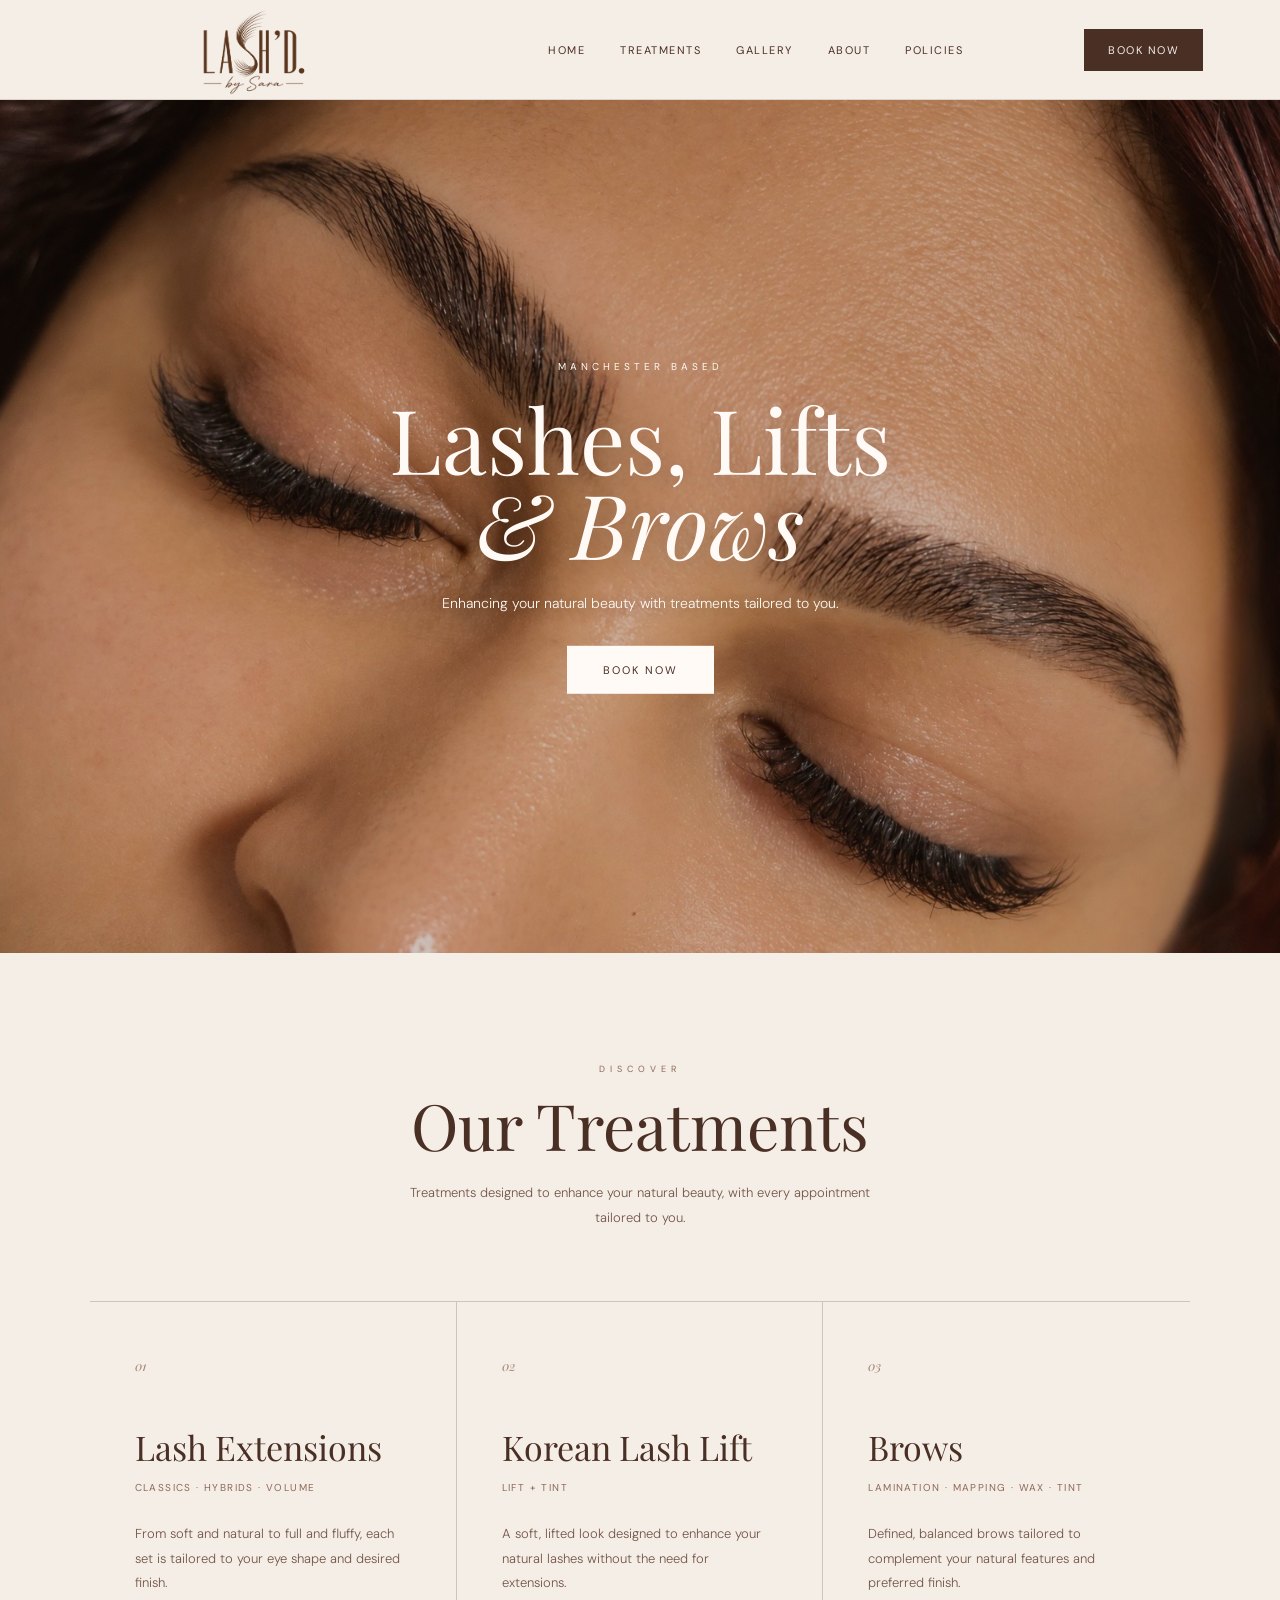
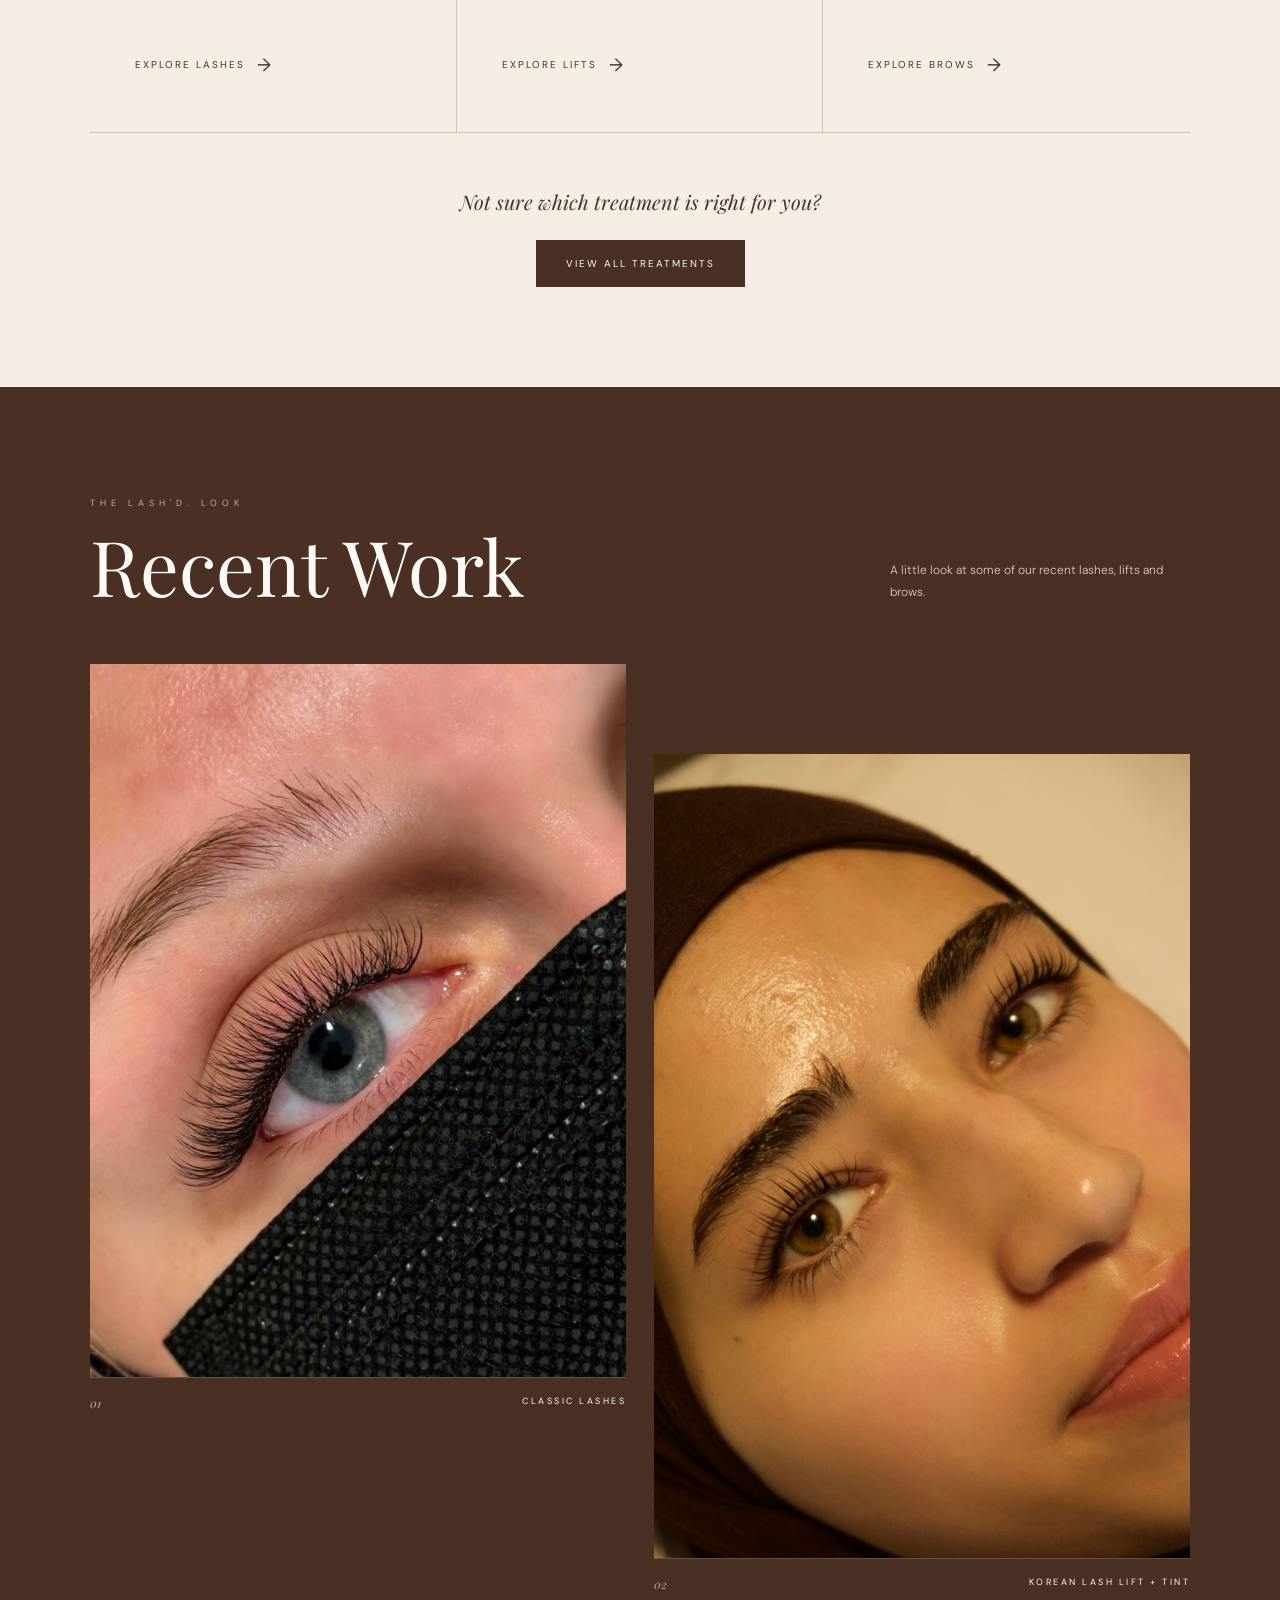
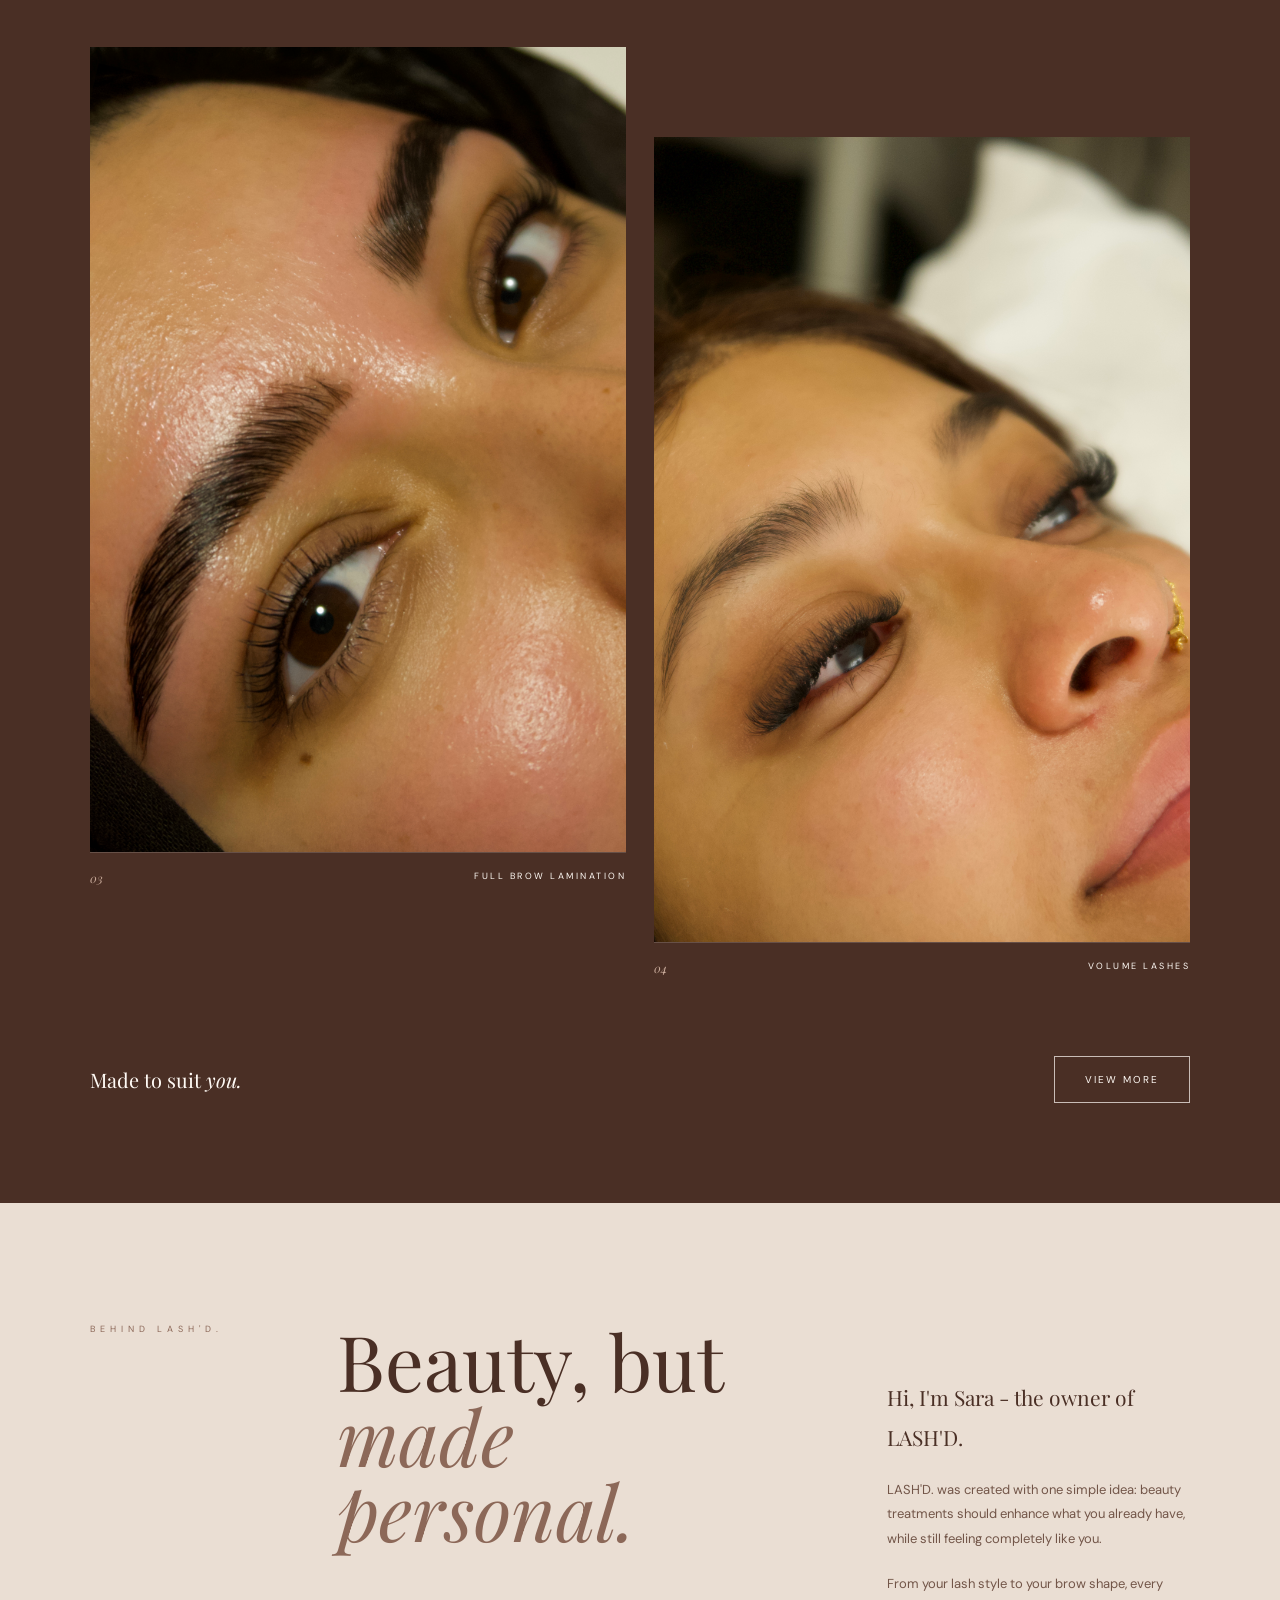
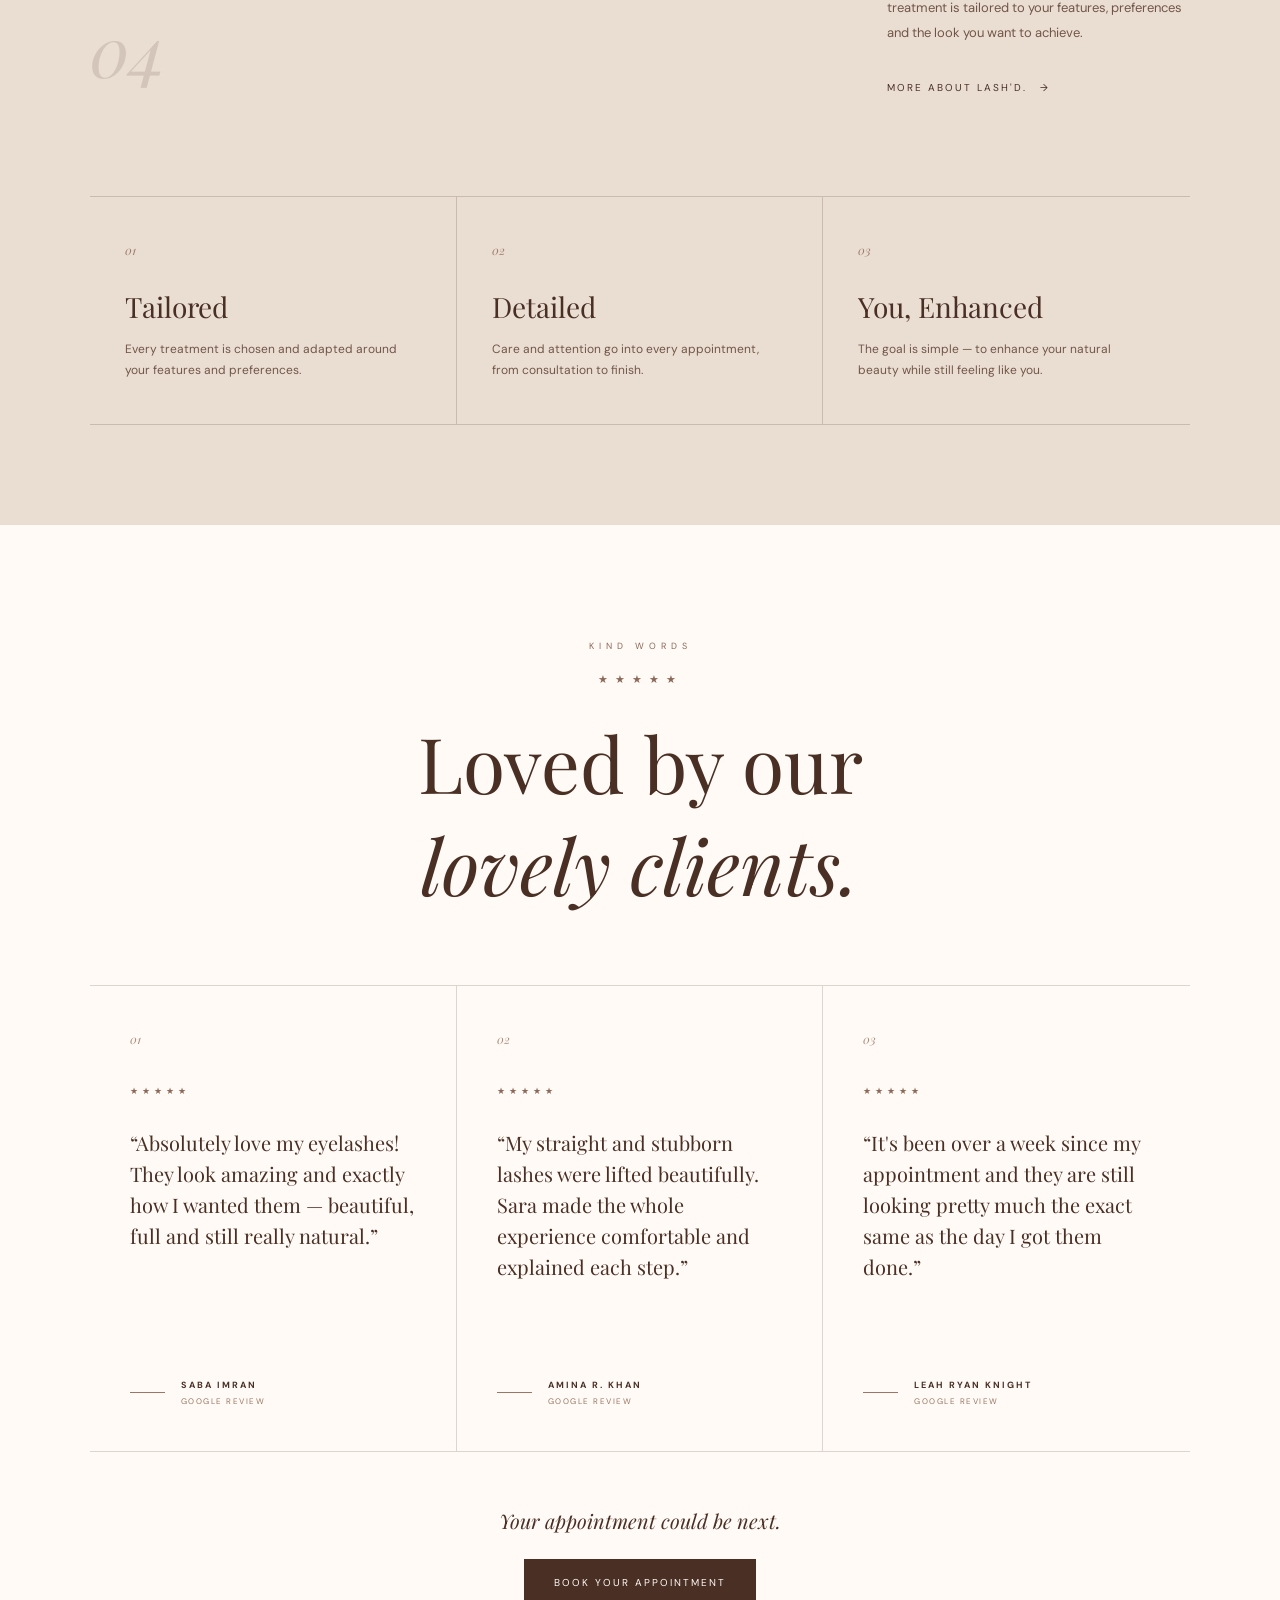
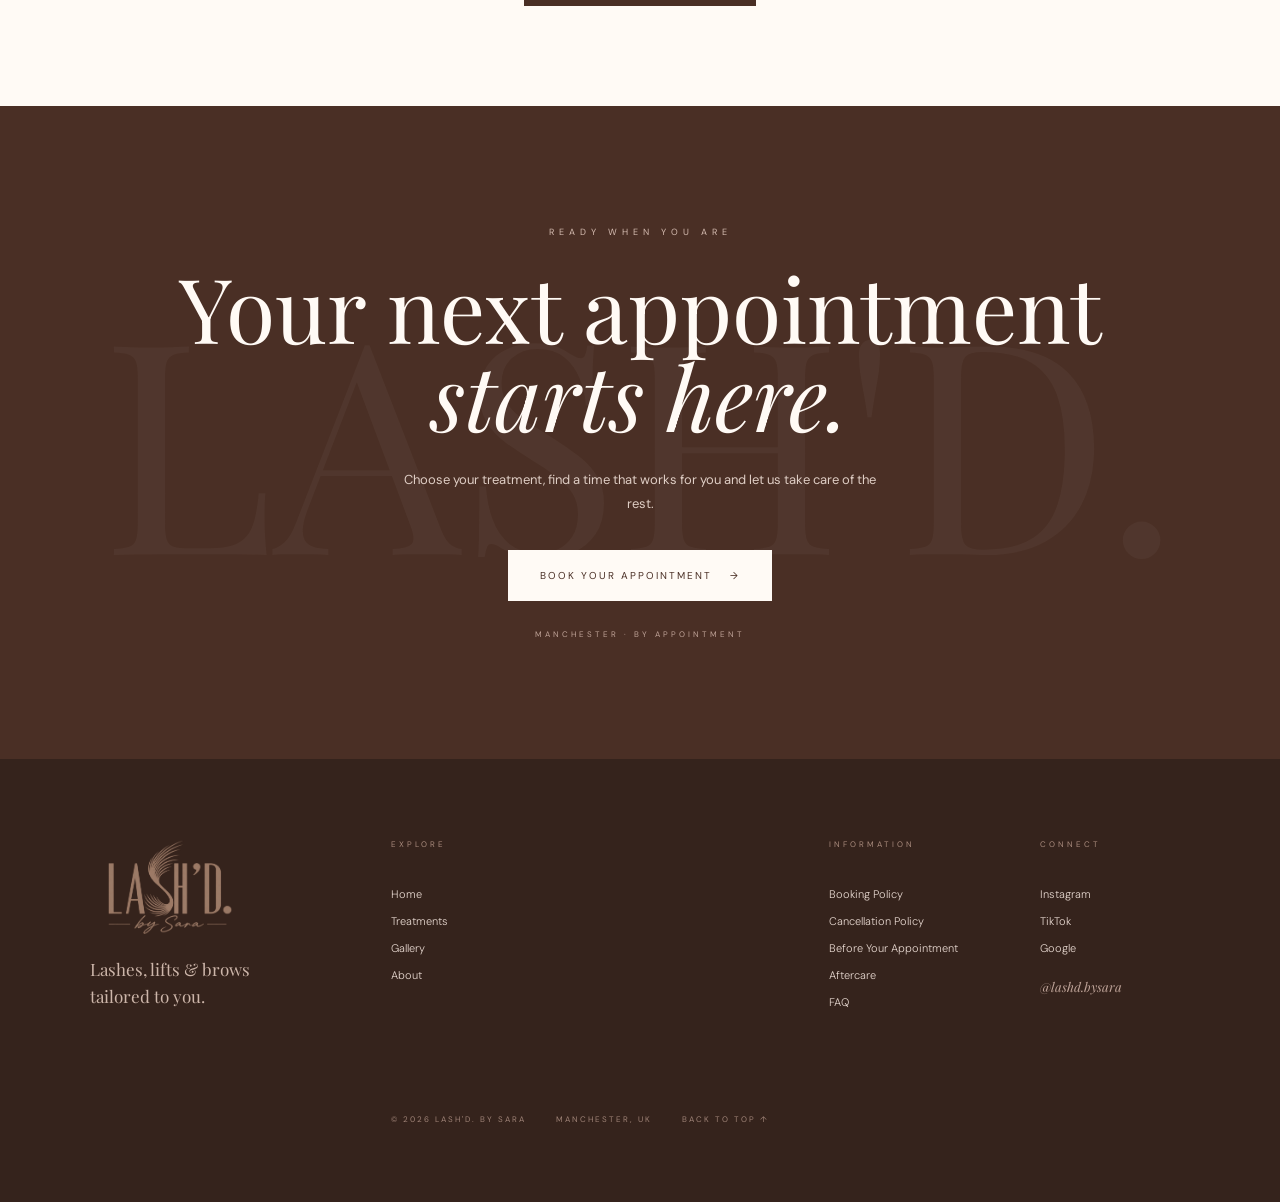
==== commit c260c336: "Add files via upload" ====
--- a/index.html
+++ b/index.html
@@ -249,7 +249,7 @@
         <div class="gallery-grid">
 
 
-            <!-- CLASSICS -->
+            <!-- CLASSIC LASHES -->
 
             <article class="gallery-piece">
 
@@ -295,7 +295,7 @@
                     <span>02</span>
 
                     <p>
-                        KOREAN LASH LIFT
+                        KOREAN LASH LIFT + TINT
                     </p>
 
                 </div>
@@ -322,7 +322,7 @@
                     <span>03</span>
 
                     <p>
-                        BROW LAMINATION
+                        FULL BROW LAMINATION
                     </p>
 
                 </div>
@@ -357,7 +357,180 @@
             </article>
 
         </div>
-
+<!-- EXTRA GALLERY PHOTOS -->
+
+<div class="gallery-more" id="galleryMore">
+
+    <!-- 05 -->
+    <article class="gallery-piece">
+        <div class="gallery-image-wrap">
+            <img
+                src="Brow_lami.jpg"
+                alt="Brow lamination by LASH'D."
+                class="gallery-photo"
+            >
+        </div>
+
+        <div class="gallery-label">
+            <span>05</span>
+            <p>FULL BROW LAMINATION</p>
+        </div>
+    </article>
+
+
+    <!-- 06 -->
+    <article class="gallery-piece">
+        <div class="gallery-image-wrap">
+            <img
+                src="Choppy_lashes.jpg"
+                alt="Choppy lash extensions by LASH'D."
+                class="gallery-photo"
+            >
+        </div>
+
+        <div class="gallery-label">
+            <span>06</span>
+            <p>VOLUME + EXTRA SPIKES</p>
+        </div>
+    </article>
+
+
+    <!-- 07 -->
+    <article class="gallery-piece">
+        <div class="gallery-image-wrap">
+            <img
+                src="Classics_brow_lamination.jpg"
+                alt="Classic lashes and brow lamination by LASH'D."
+                class="gallery-photo"
+            >
+        </div>
+
+        <div class="gallery-label">
+            <span>07</span>
+            <p>CLASSIC LASHES + FULL BROW LAMINATION</p>
+        </div>
+    </article>
+
+
+    <!-- 08 -->
+    <article class="gallery-piece">
+        <div class="gallery-image-wrap">
+            <img
+                src="Hybrid_lash.jpg"
+                alt="Hybrid lash extensions by LASH'D."
+                class="gallery-photo"
+            >
+        </div>
+
+        <div class="gallery-label">
+            <span>08</span>
+            <p>HYBRID LASHES</p>
+        </div>
+    </article>
+
+
+    <!-- 09 -->
+    <article class="gallery-piece">
+        <div class="gallery-image-wrap">
+            <img
+                src="Lash_lift.jpg"
+                alt="Korean lash lift by LASH'D."
+                class="gallery-photo"
+            >
+        </div>
+
+        <div class="gallery-label">
+            <span>09</span>
+            <p>KOREAN LASH LIFT + TINT</p>
+        </div>
+    </article>
+
+
+    <!-- 10 -->
+    <article class="gallery-piece">
+        <div class="gallery-image-wrap">
+            <img
+                src="Lash_lift2.jpg"
+                alt="Korean lash lift by LASH'D."
+                class="gallery-photo"
+            >
+        </div>
+
+        <div class="gallery-label">
+            <span>10</span>
+            <p>KOREAN LASH LIFT + TINT</p>
+        </div>
+    </article>
+
+
+    <!-- 11 -->
+    <article class="gallery-piece">
+        <div class="gallery-image-wrap">
+            <img
+                src="Lash_lift3.jpg"
+                alt="Korean lash lift by LASH'D."
+                class="gallery-photo"
+            >
+        </div>
+
+        <div class="gallery-label">
+            <span>11</span>
+            <p>KOREAN LASH LIFT + TINT</p>
+        </div>
+    </article>
+
+
+    <!-- 12 -->
+    <article class="gallery-piece">
+        <div class="gallery-image-wrap">
+            <img
+                src="Saba_hybrid.jpg"
+                alt="Hybrid lash extensions by LASH'D."
+                class="gallery-photo"
+            >
+        </div>
+
+        <div class="gallery-label">
+            <span>12</span>
+            <p>HYBRID LASHES</p>
+        </div>
+    </article>
+
+
+    <!-- 13 -->
+    <article class="gallery-piece">
+        <div class="gallery-image-wrap">
+            <img
+                src="Saba_lashes.JPG"
+                alt="Lash extensions by LASH'D."
+                class="gallery-photo"
+            >
+        </div>
+
+        <div class="gallery-label">
+            <span>13</span>
+            <p>VOLUME LASHES + FULL BROW LAMINATION</p>
+        </div>
+    </article>
+
+
+    <!-- 14 -->
+    <article class="gallery-piece">
+        <div class="gallery-image-wrap">
+            <img
+                src="Volume_browlami.jpg"
+                alt="Volume lashes and brow lamination by LASH'D."
+                class="gallery-photo"
+            >
+        </div>
+
+        <div class="gallery-label">
+            <span>14</span>
+            <p>VOLUME LASHES + FULL BROW LAMINATION</p>
+        </div>
+    </article>
+
+</div>
 
         <div class="gallery-bottom">
 
@@ -365,9 +538,9 @@
                 Made to suit <em>you.</em>
             </p>
 
-            <a href="#gallery" class="outline-button">
-                VIEW MORE
-            </a>
+           <button type="button" class="outline-button" id="galleryToggle">
+    VIEW MORE
+</button>
 
         </div>
 
@@ -814,7 +987,22 @@
         </div>
 
     </footer>
-
+<script>
+    const galleryToggle = document.getElementById("galleryToggle");
+    const galleryMore = document.getElementById("galleryMore");
+
+    galleryToggle.addEventListener("click", () => {
+        const isOpen = galleryMore.classList.toggle("is-open");
+
+        galleryToggle.textContent = isOpen ? "VIEW LESS" : "VIEW MORE";
+
+        if (!isOpen) {
+            document.getElementById("gallery").scrollIntoView({
+                behavior: "smooth"
+            });
+        }
+    });
+</script>
 </body>
 
 </html>
--- a/style.css
+++ b/style.css
@@ -4119,4 +4119,47 @@
     .footer-bottom a {
         white-space: nowrap;
     }
+}
+/* EXPANDED GALLERY */
+
+.gallery-more {
+    display: none;
+    grid-template-columns: repeat(2, 1fr);
+    gap: 34px 24px;
+    margin-top: 34px;
+}
+
+.gallery-more.is-open {
+    display: grid;
+}
+
+#galleryToggle {
+    cursor: pointer;
+    font-family: inherit;
+}
+
+
+/* MOBILE EXPANDED GALLERY */
+
+@media (max-width: 768px) {
+
+    .gallery-more {
+        grid-template-columns: 1fr;
+        gap: 24px;
+        margin-top: 24px;
+    }
+
+}
+/* GALLERY VIEW MORE BUTTON */
+
+#galleryToggle {
+    background: transparent;
+    color: inherit;
+    appearance: none;
+    -webkit-appearance: none;
+}
+
+#galleryToggle:hover {
+    background: #5a3d32;
+    color: #f3e7df;
 }
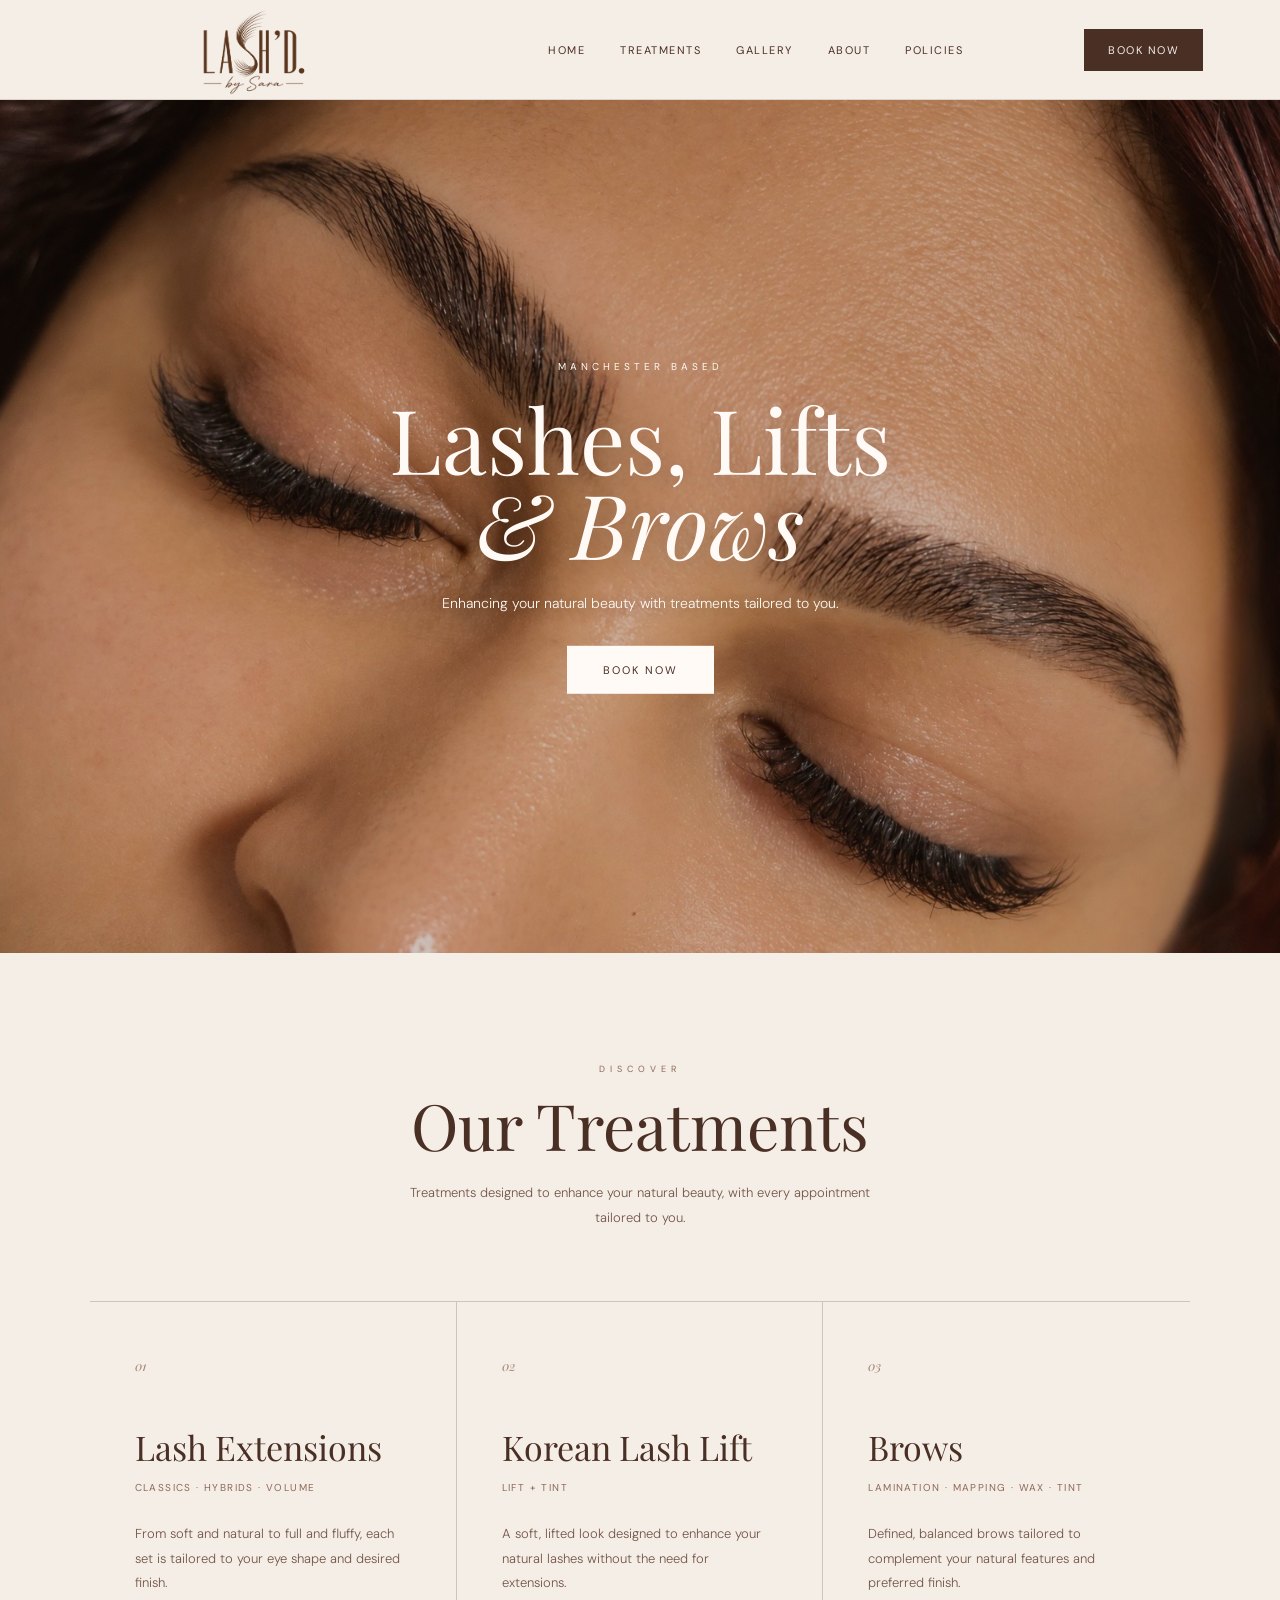
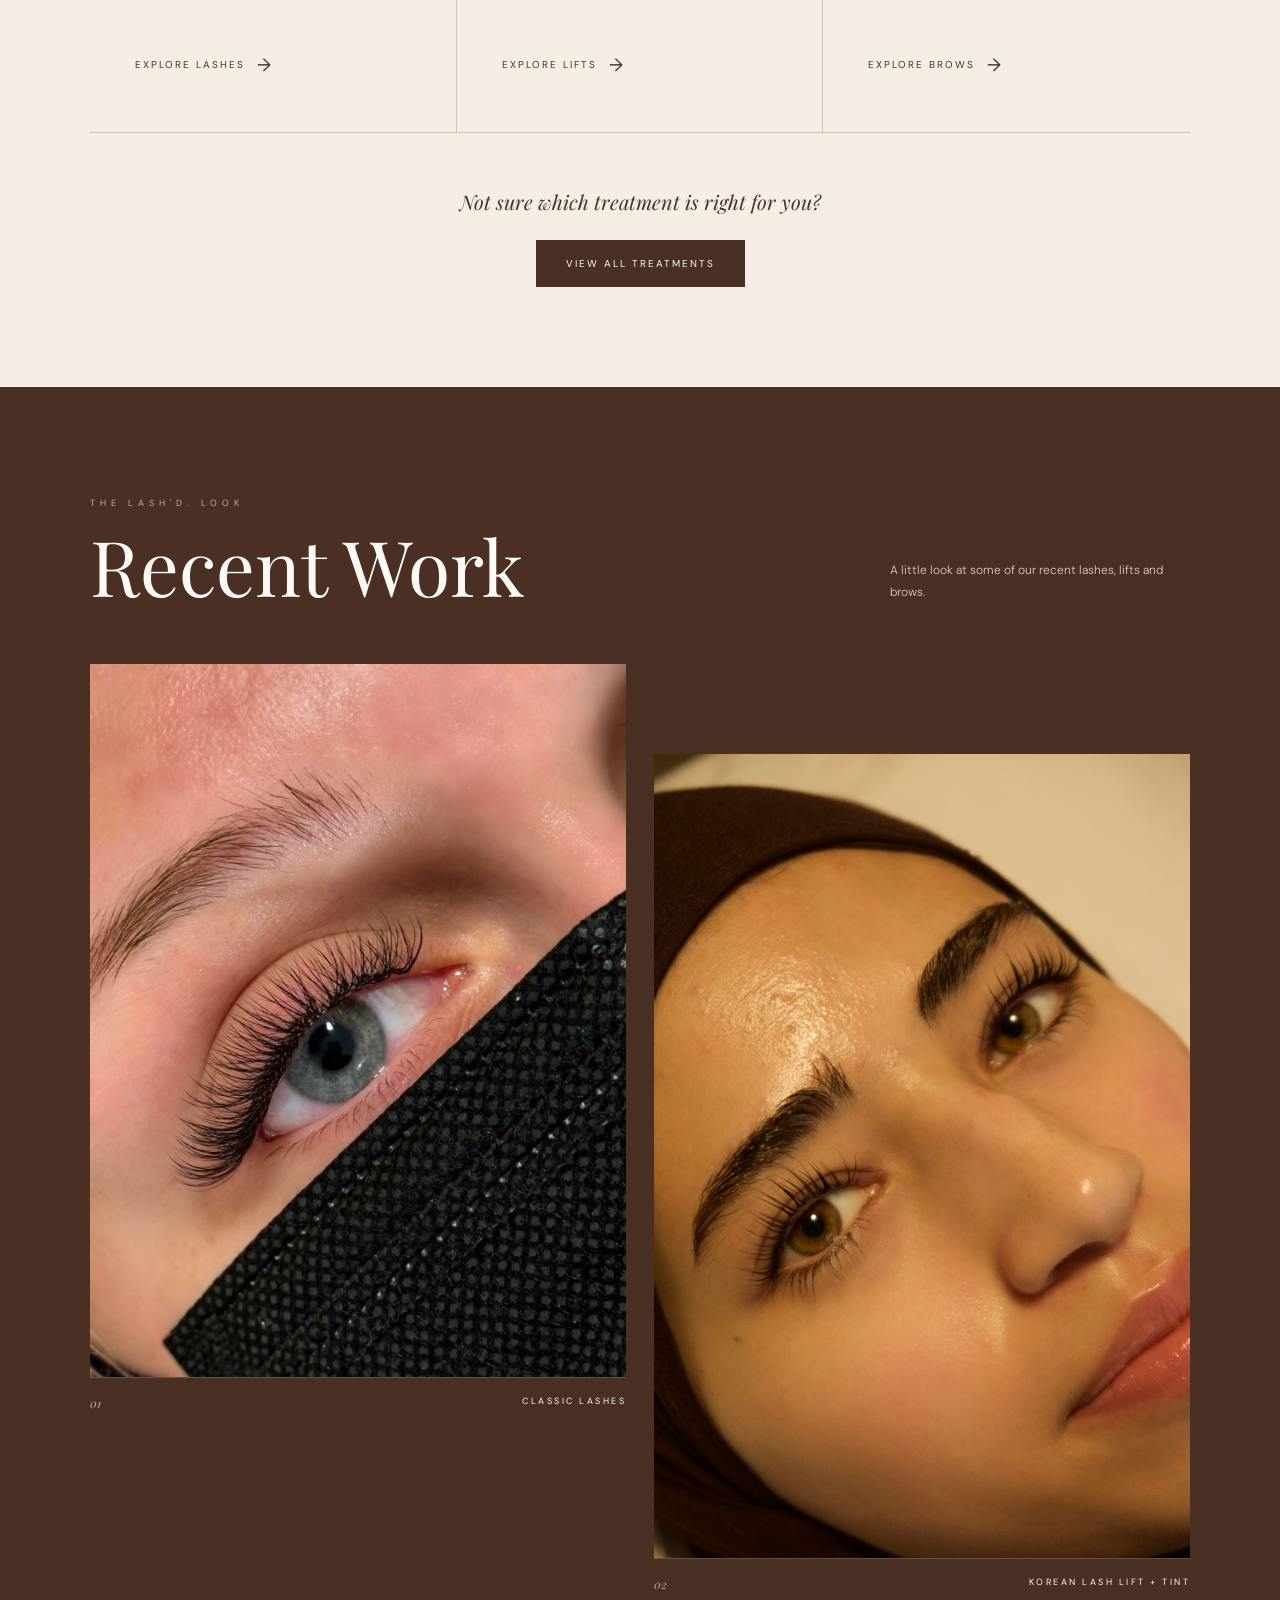
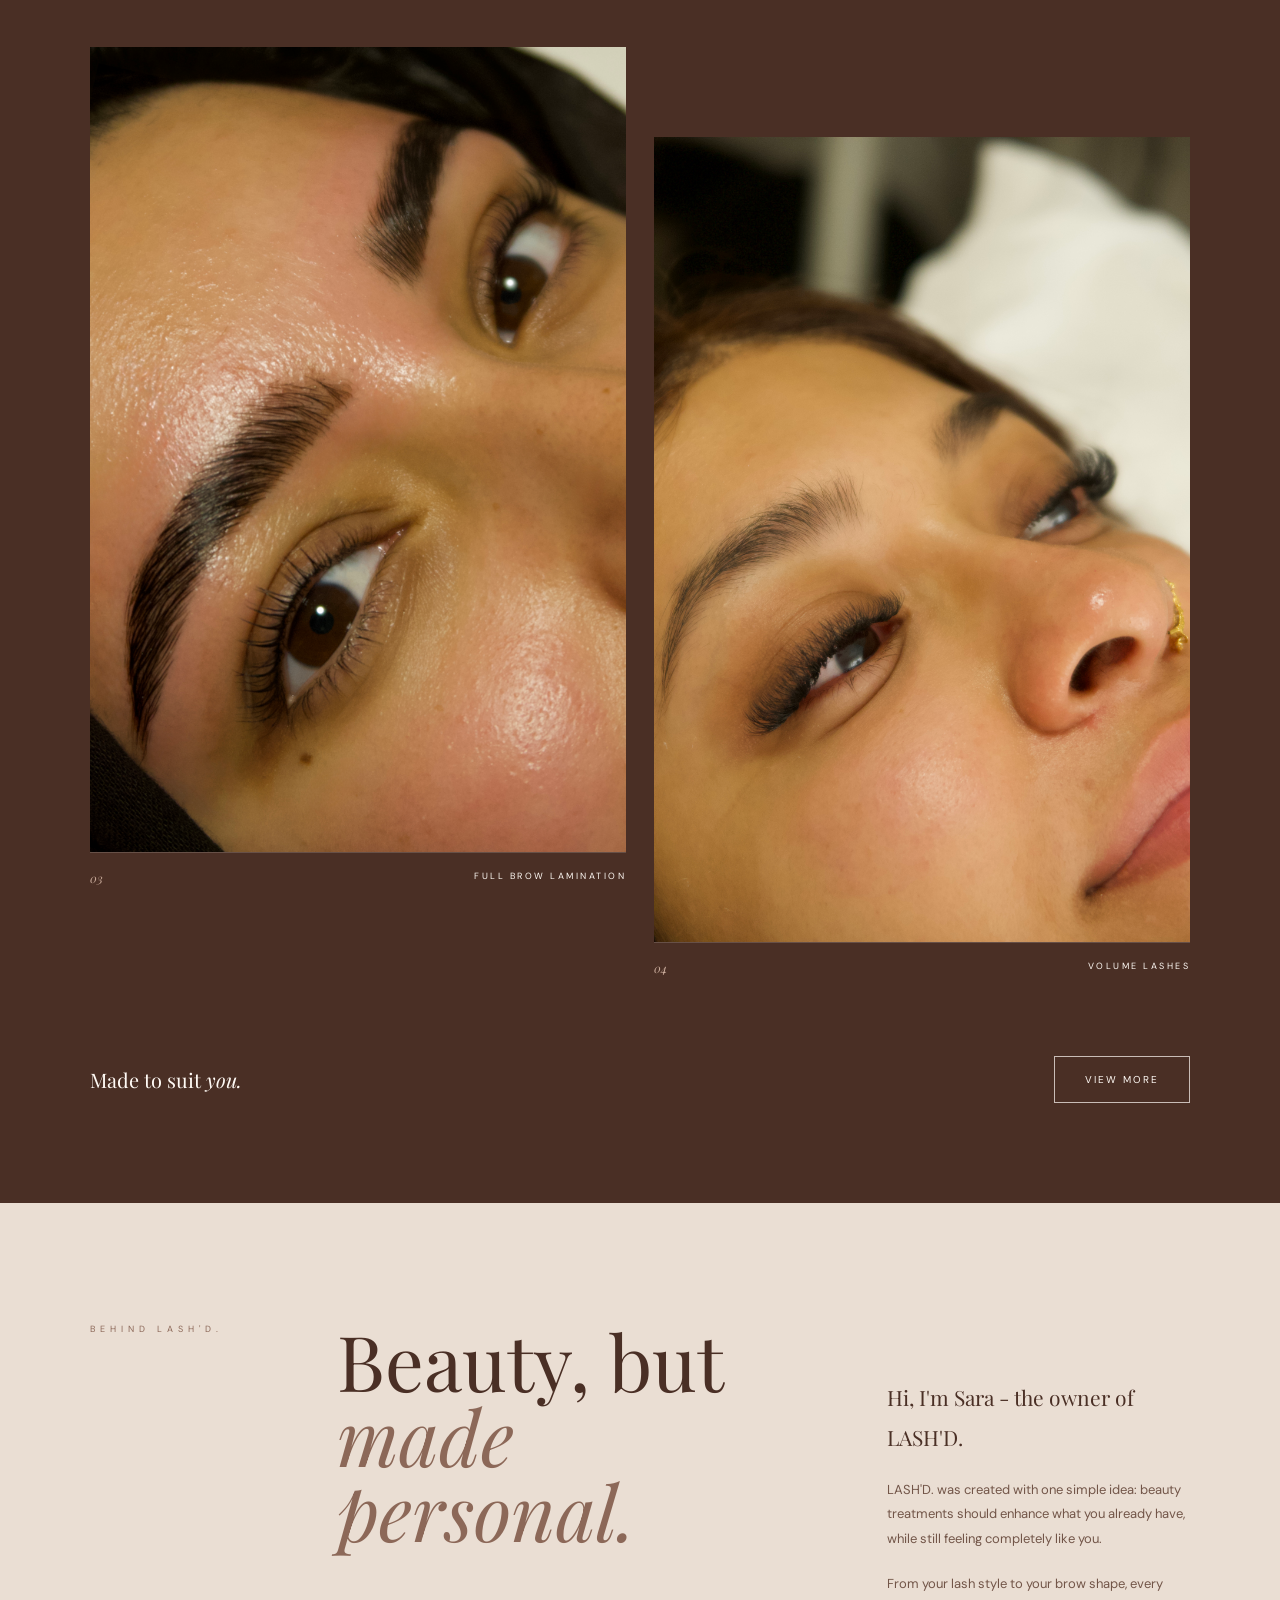
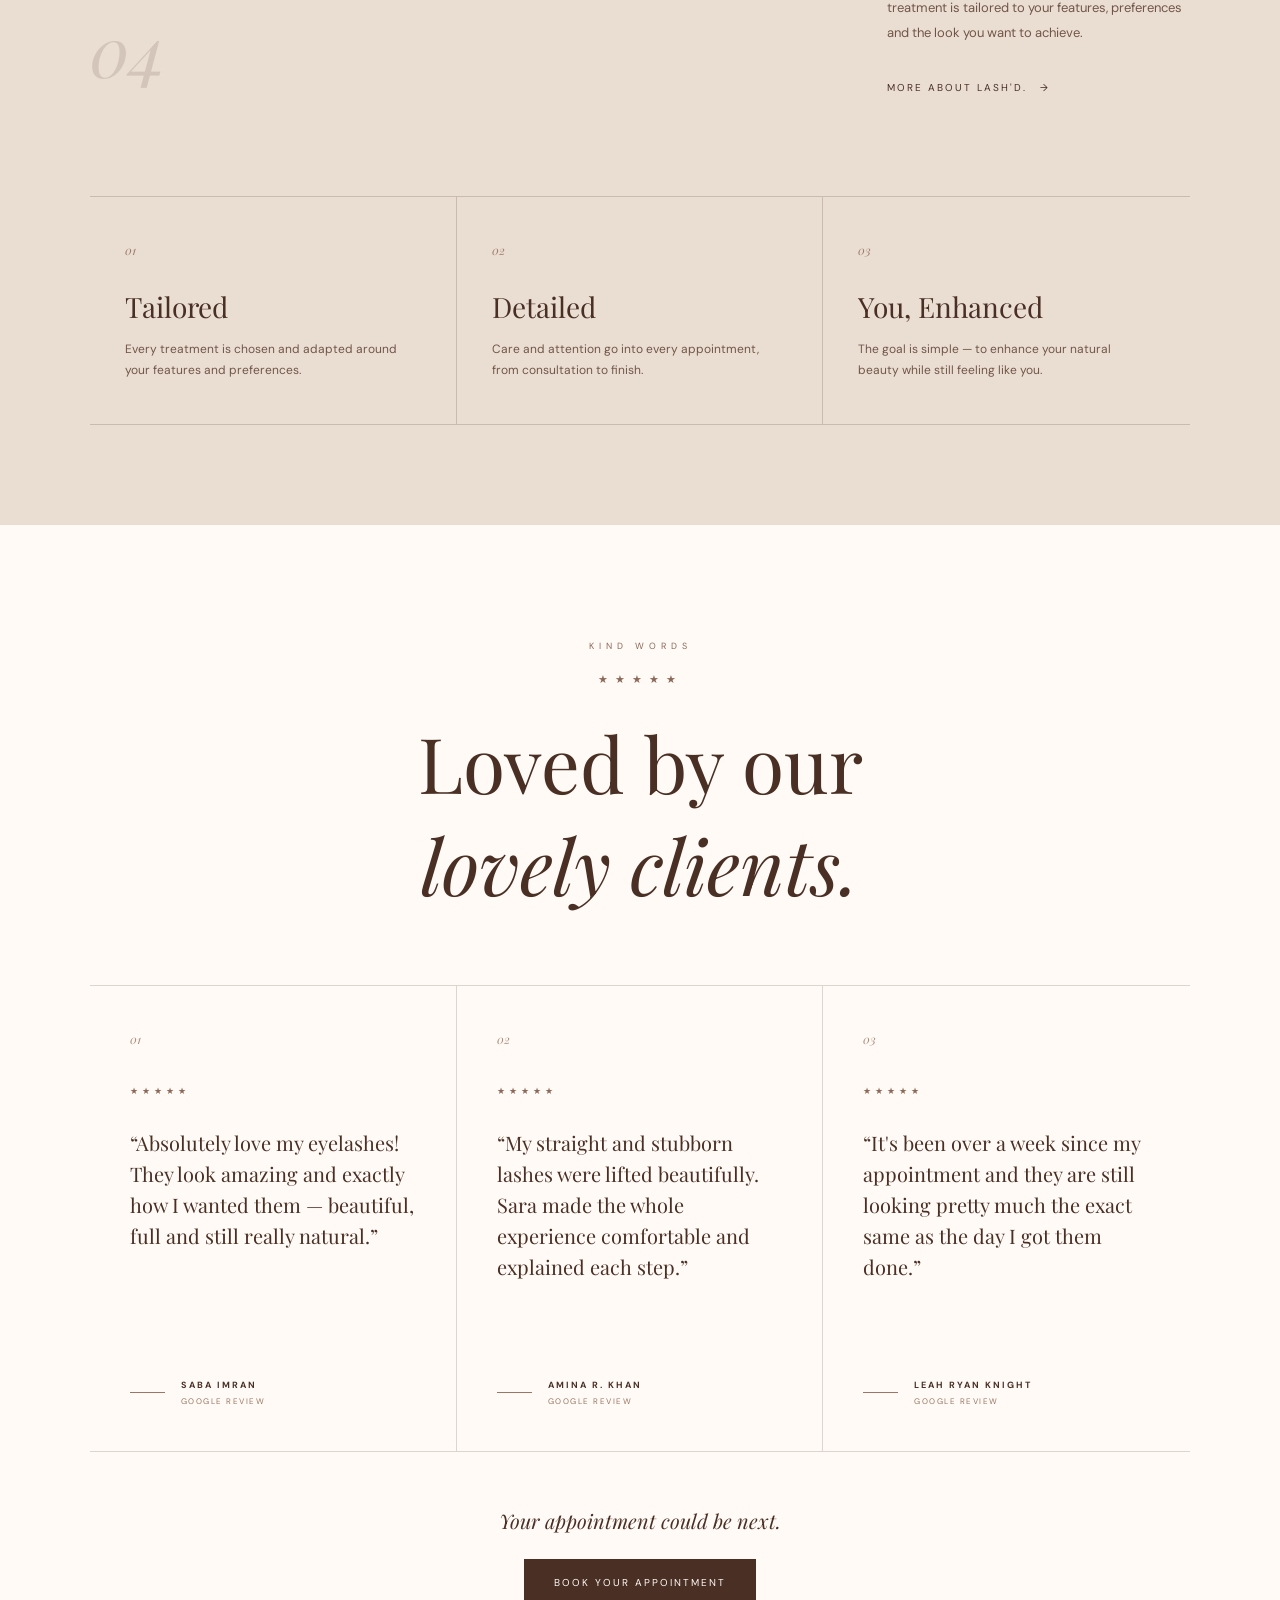
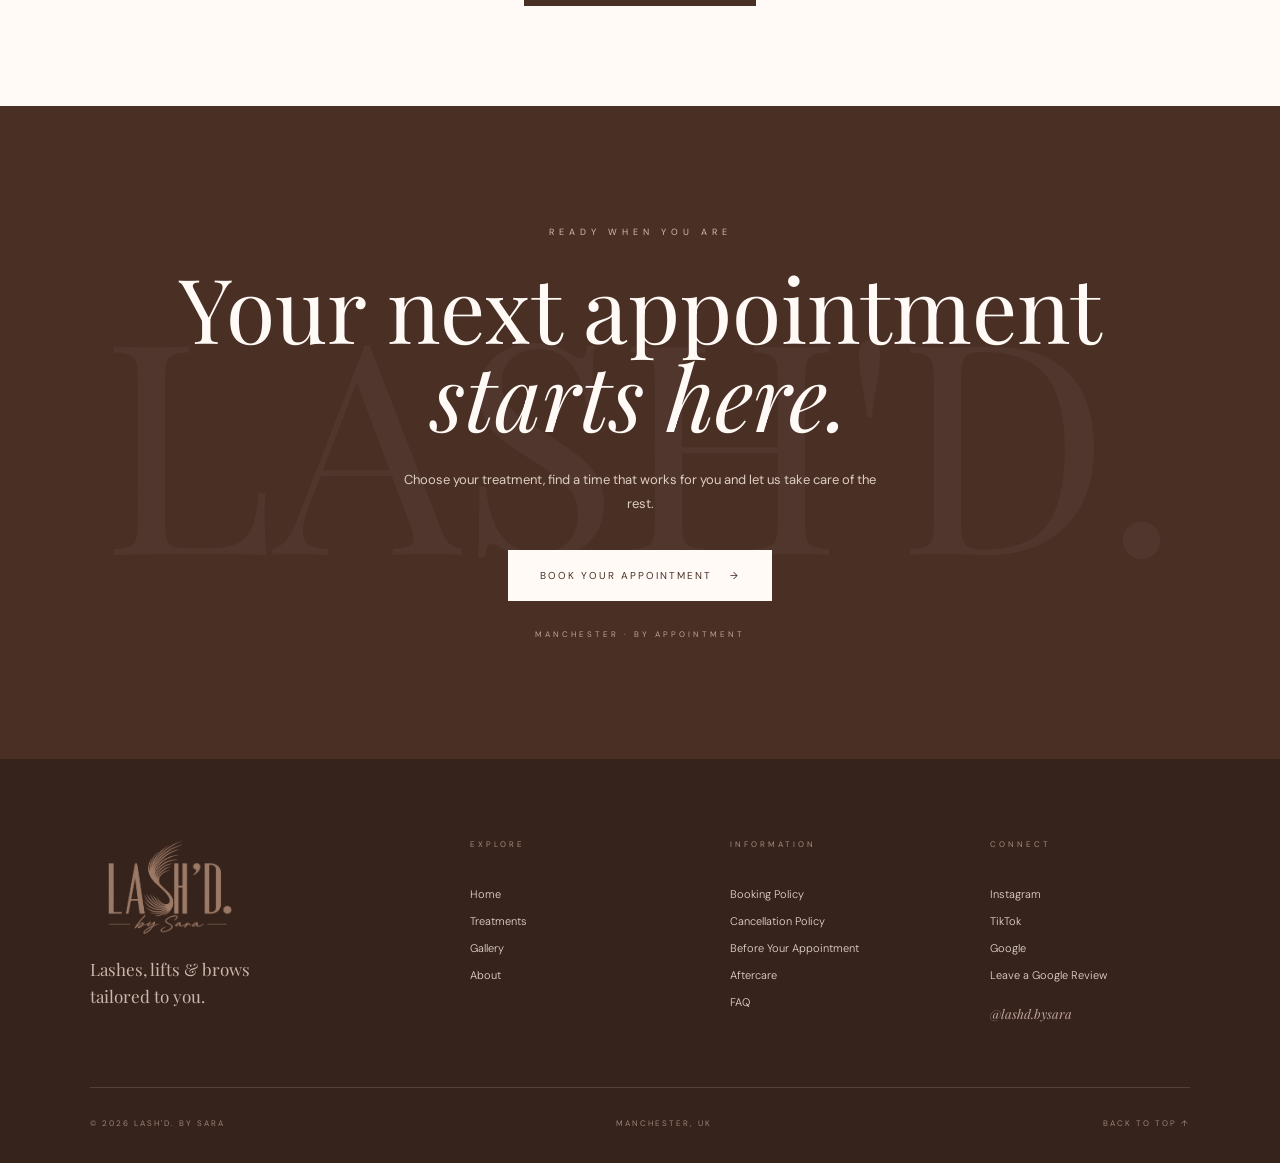
==== commit 80f4d2e6: "Add Google review link" ====
--- a/index.html
+++ b/index.html
@@ -6,6 +6,27 @@
     <meta name="viewport" content="width=device-width, initial-scale=1.0">
 
     <title>LASH'D. by Sara | Lashes, Lifts & Brows Manchester</title>
+
+    <meta name="description" content="LASH'D. by Sara is a Manchester-based lash and brow artist specialising in lash extensions, Korean lash lifts, brow lamination and bespoke lash and brow treatments.">
+    <link rel="canonical" href="https://lashdbysara.co.uk/">
+
+<script type="application/ld+json">
+{
+  "@context": "https://schema.org",
+  "@type": "BeautySalon",
+  "name": "LASH'D. by Sara",
+  "url": "https://lashdbysara.co.uk/",
+  "description": "Manchester-based lash and brow artist specialising in lash extensions, Korean lash lifts and brow lamination.",
+  "areaServed": {
+    "@type": "City",
+    "name": "Manchester"
+  },
+  "sameAs": [
+    "https://www.instagram.com/lashd.bysara/",
+    "https://www.tiktok.com/@lashd.bysara"
+  ]
+}
+</script>
 
     <link rel="preconnect" href="https://fonts.googleapis.com">
     <link rel="preconnect" href="https://fonts.gstatic.com" crossorigin>
@@ -932,9 +953,7 @@
             </div>
 
 
-            <div class="footer-column">
-
-    <div class="footer-column">
+           <div class="footer-column">
 
     <p class="footer-title">
         CONNECT
@@ -957,6 +976,11 @@
        rel="noopener noreferrer">
         Google
     </a>
+    <a href="https://g.page/r/CYrZ1S1SB0tXEBM/review"
+   target="_blank"
+   rel="noopener noreferrer">
+    Leave a Google Review
+</a>
 
     <p class="footer-handle">
         @lashd.bysara
